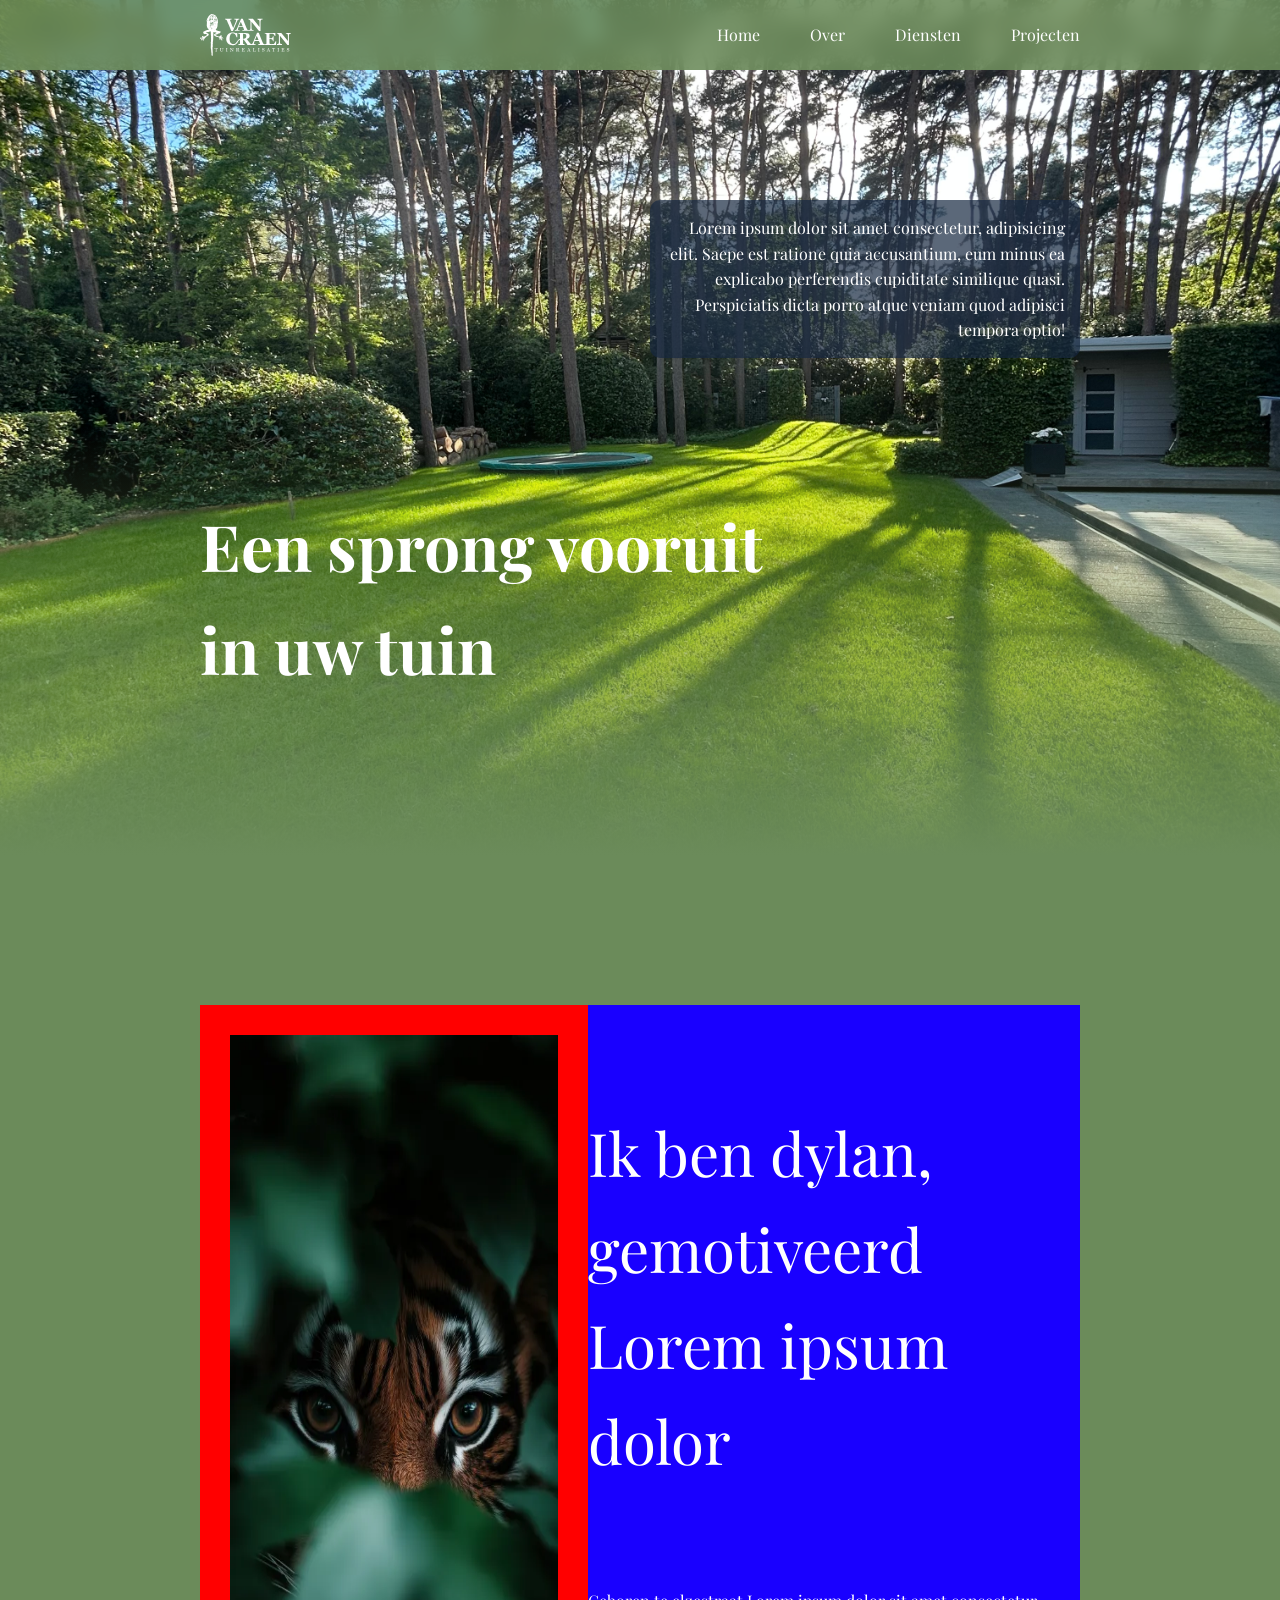
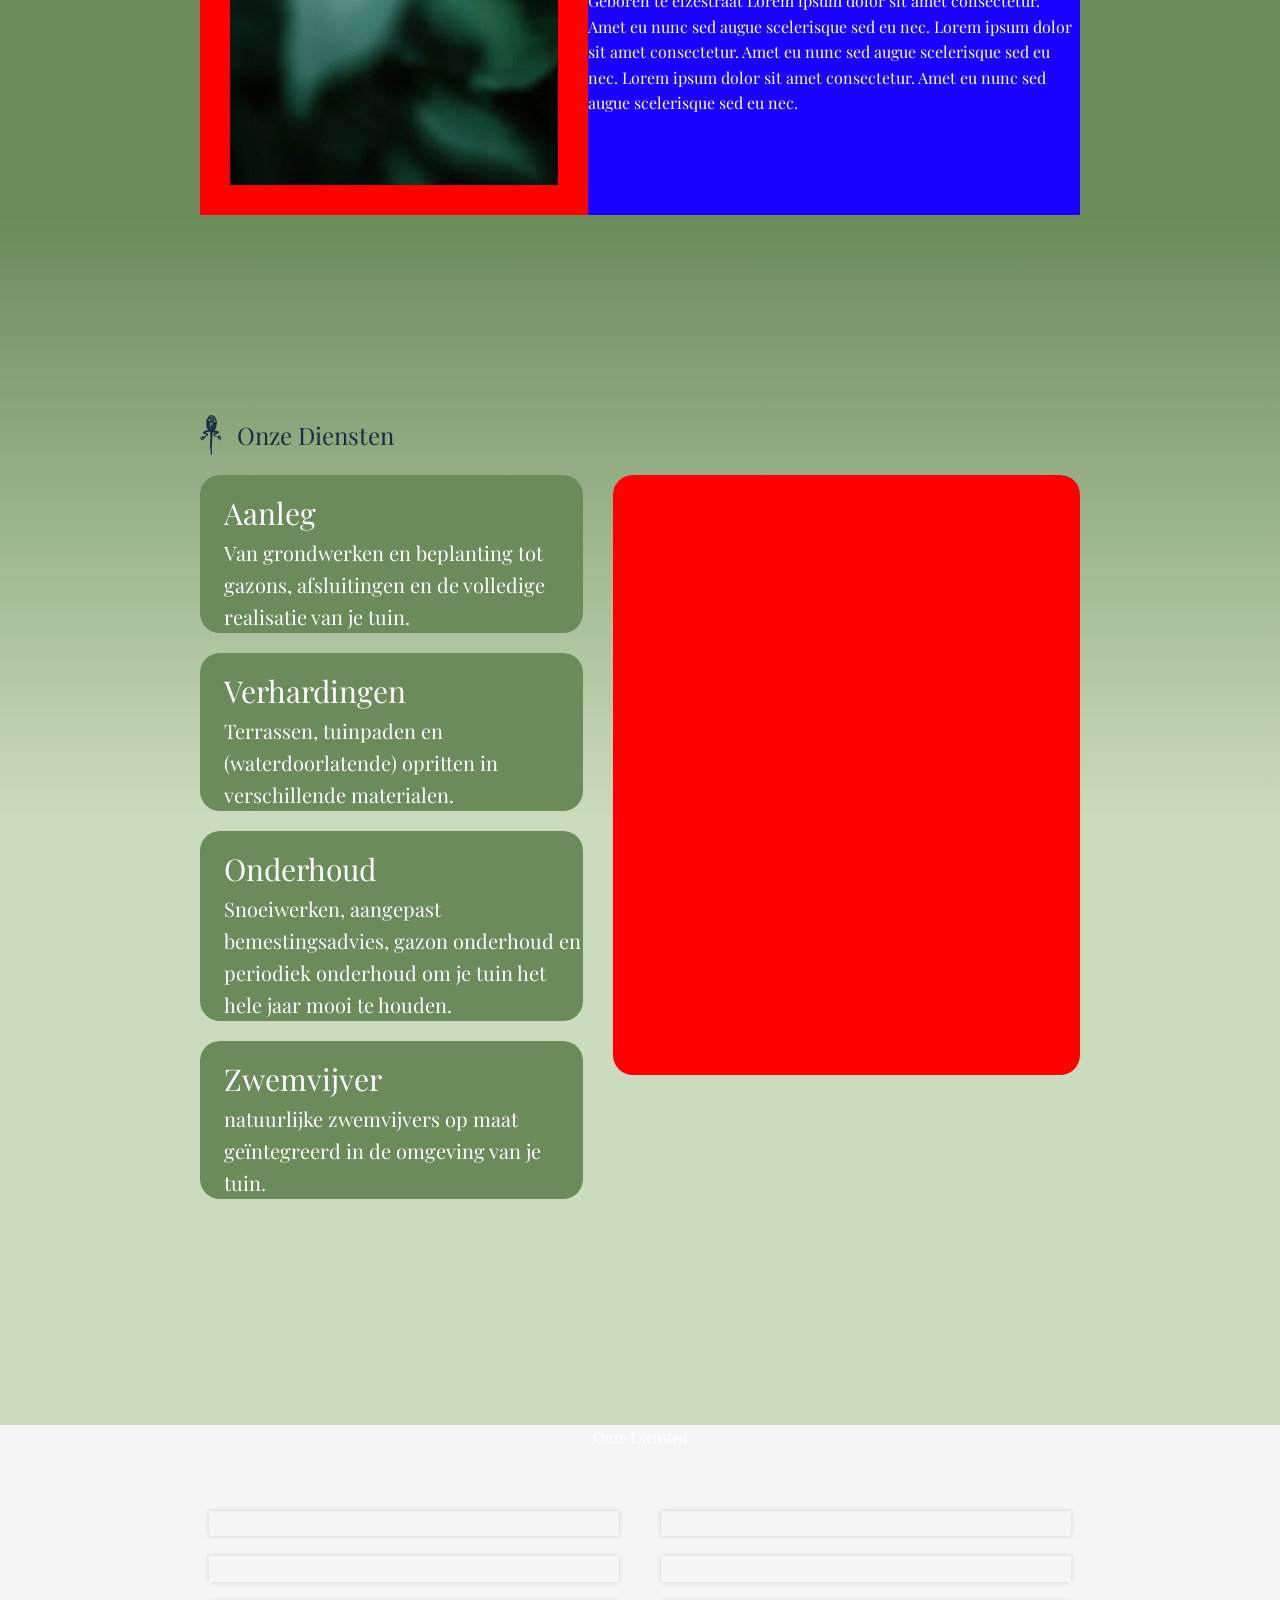
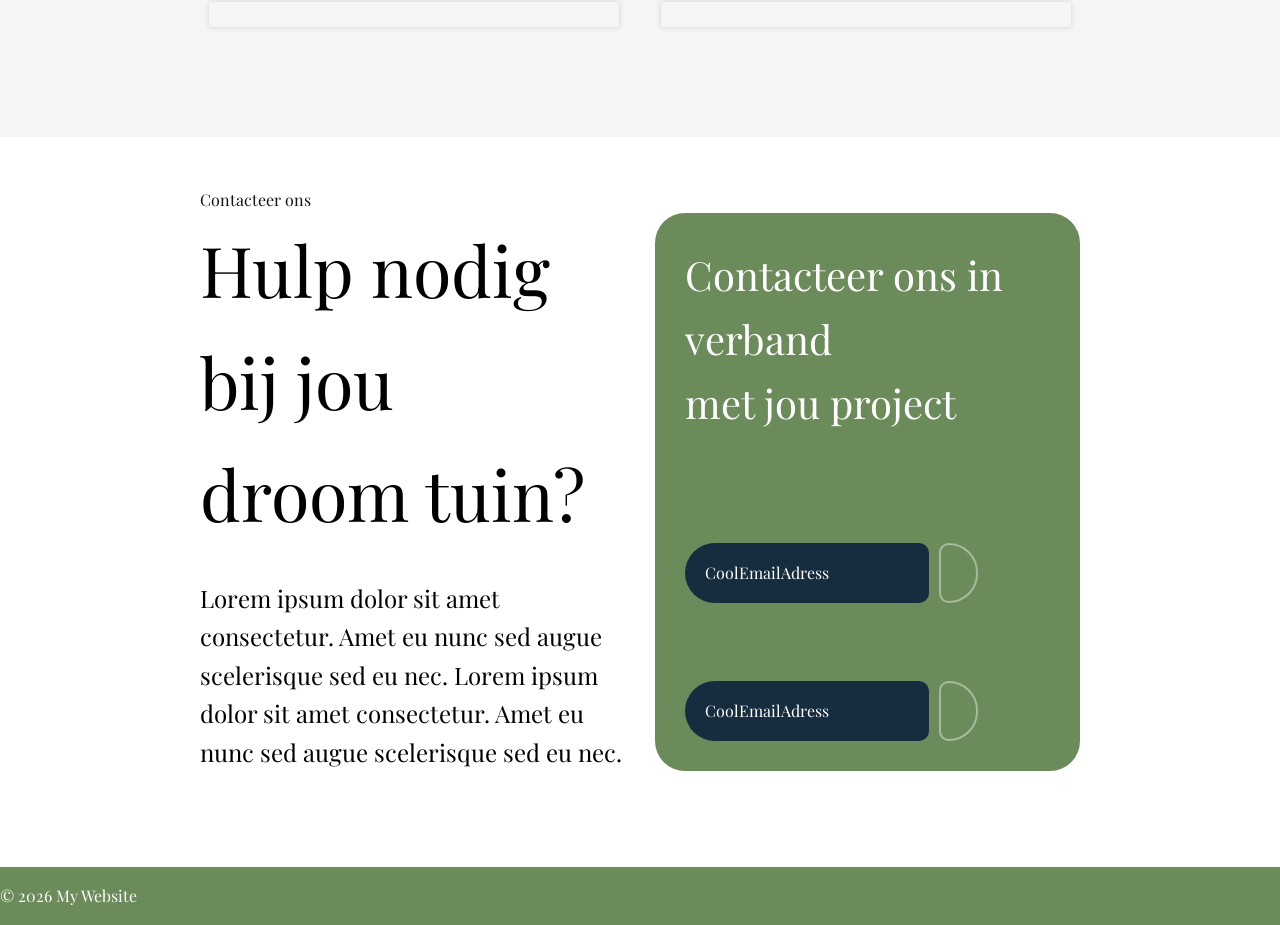
==== index.html @ a85be9d4 "Upload withoutFolder Try" ====
<!DOCTYPE html>
<html lang="en">

<head>
    <!-- Essential Character Encoding & Viewport for Mobile Responsiveness -->
    <meta charset="UTF-8">
    <meta name="viewport" content="width=device-width, initial-scale=1.0">

    <!-- Page Title shown in the browser tab -->
    <title>My Simple Website</title>

    <!-- Link to external CSS stylesheet -->
    <script src="script.js"></script>
    <link rel="stylesheet" href="style.css">
    <link rel="stylesheet" href="https://cdnjs.cloudflare.com/ajax/libs/font-awesome/7.3.0/css/all.min.css" />

    <link rel="preconnect" href="https://fonts.googleapis.com">
    <link rel="preconnect" href="https://fonts.gstatic.com" crossorigin>
    <link
        href="https://fonts.googleapis.com/css2?family=DM+Mono:ital,wght@0,300;0,400;0,500;1,300;1,400;1,500&family=DM+Sans:ital,opsz,wght@0,9..40,100..1000;1,9..40,100..1000&family=Playfair+Display:ital,wght@0,400..900;1,400..900&display=swap"
        rel="stylesheet">

</head>

<body>
    <header>
        <div class="Logo"><img src="FullLogo.svg"/></div>

        <ul class="HeaderElements">
            <li class="Headerhead"><a href="#home">Home</a></li>
            <li class="Headerhead"><a href="#over">Over</a></li>
            <li class="Headerhead"><a href="#diensten">Diensten</a></li>
            <li class="Headerhead"><a href="#projecten">Projecten</a></li>
        </ul>
    </header>
    <div id="home" class="content">
        <div class="homePage">
            <div class="MainText">Een sprong vooruit <br> in uw tuin</div>
            <div class="SmallText">Lorem ipsum dolor sit amet consectetur,
                adipisicing elit. Saepe est ratione quia accusantium,
                eum minus ea explicabo perferendis cupiditate similique quasi.
                Perspiciatis dicta porro atque veniam quod adipisci tempora optio!</div>
        </div>
        <div id="over" class="aboutPage">
            <div class="aboutImage">
                <img src="Image01.webp" alt="FotoDylan">
            </div>
            <div class="textAbout">
                <div class="aboutTitle">
                    Ik ben dylan, gemotiveerd Lorem ipsum dolor
                </div>
                <div class="aboutInfo">
                    Geboren te elzestraat Lorem ipsum dolor sit amet consectetur. Amet eu nunc sed augue scelerisque sed
                    eu nec.
                    Lorem ipsum dolor sit amet consectetur.
                    Amet eu nunc sed augue scelerisque sed eu nec. Lorem ipsum dolor sit amet consectetur.
                    Amet eu nunc sed augue scelerisque sed eu nec.
                </div>
            </div>
        </div>
        <div id="diensten" class="dienstenPage">
            <div class="miniTitle">
                <img src="LogoIcon.svg"/>Onze Diensten
            </div>
            <div class="dienstenContent">
                <div class="Cards">
                    <div class="card01">
                        <div class="cardTitle">
                            Aanleg
                        </div>
                        <div class="cardUitleg">
                            Van grondwerken en beplanting tot gazons, afsluitingen en de volledige realisatie van je tuin. 
                        </div>
                    </div>
                    <div class="card01">
                        <div class="cardTitle">
                            Verhardingen
                        </div>
                        <div class="cardUitleg">
                            Terrassen, tuinpaden en (waterdoorlatende) opritten in verschillende materialen. 
                        </div>
                    </div>
                    <div class="card01">
                        <div class="cardTitle">
                            Onderhoud
                        </div>
                        <div class="cardUitleg">
                            Snoeiwerken, aangepast bemestingsadvies, gazon onderhoud en periodiek onderhoud om je tuin het hele jaar mooi te houden. 
                        </div>
                    </div>
                    <div class="card01">
                        <div class="cardTitle">
                            Zwemvijver
                        </div>
                        <div class="cardUitleg">
                            natuurlijke zwemvijvers op maat geïntegreerd in de omgeving van je tuin. 
                        </div>
                    </div>
                </div>

                <div class="imageDiensten">

                </div>
            </div>
        </div>


        <div id="projecten" class="projectenPage">
            <div class="dienstenTitle">
                Onze Diensten
            </div>

            <div class="container">
                <div class="item" id="1">
                    <img src="https://images.unsplash.com/photo-1508124780861-b1687f9a13e5?ixlib=rb-0.3.5&ixid=eyJhcHBfaWQiOjEyMDd9&s=f841d43a63c085e930aa5b6b33e89a9f&auto=format&fit=crop&w=1385&q=80"
                        alt="">
                    <div class="text">
                        <h3>PROJECT 1</h4>
                            <p>Korte Beschrijving</p>
                    </div>

                </div>

                <div class="item" id="2">
                    <img src="https://images.unsplash.com/photo-1496492352121-593138d42a61?ixlib=rb-0.3.5&ixid=eyJhcHBfaWQiOjEyMDd9&s=3542849cc0459345e3aa82a90ae51a01&auto=format&fit=crop&w=1350&q=80"
                        alt="">
                    <div class="text">
                        <h3>PROJECT 2</h4>
                            <p>Short Description</p>
                    </div>

                </div>

                <div class="item" id="3">
                    <img src="https://images.unsplash.com/photo-1515215676803-119c88d493cf?ixlib=rb-0.3.5&ixid=eyJhcHBfaWQiOjEyMDd9&s=baf00747bfb9fe41ad9af8cf00dbebbf&auto=format&fit=crop&w=1350&q=80"
                        alt="">
                    <div class="text">
                        <h3>PROJECT 3</h4>
                            <p>Short Description</p>
                    </div>

                </div>

                <div class="item" id="4">
                    <img src="https://images.unsplash.com/photo-1496939217462-7d42e9a74f0e?ixlib=rb-0.3.5&ixid=eyJhcHBfaWQiOjEyMDd9&s=5e3be993a88feed38e4f5374ff3ba115&auto=format&fit=crop&w=1350&q=80g"
                        alt="">
                    <div class="text">
                        <h3>PROJECT 4</h4>
                            <p>Short Description</p>
                    </div>

                </div>

                <div class="item" id="5">
                    <img src="https://images.unsplash.com/photo-1504875427817-937a8a12e167?ixlib=rb-0.3.5&ixid=eyJhcHBfaWQiOjEyMDd9&s=cd7f399ba43093ead08e7dbf5e083f09&auto=format&fit=crop&w=1434&q=80"
                        alt="">
                    <div class="text">
                        <h3>PROJECT 5</h4>
                            <p>Short Description</p>
                    </div>

                </div>

                <div class="item" id="6">
                    <img src="https://images.unsplash.com/photo-1493962853295-0fd70327578a?ixlib=rb-0.3.5&ixid=eyJhcHBfaWQiOjEyMDd9&s=f758b0379f730e73c03b6153aaad7cf1&auto=format&fit=crop&w=1350&q=80"
                        alt="">
                    <div class="text">
                        <h3>PROJECT 6</h4>
                            <p>Short Description</p>
                    </div>

                </div>

            </div>

            <!-- Modal -->
            <div id="preview" class="modal">
                <div class="modal-content">
                    <span class="close">&times;</span>
                    <img id="img" src="">
                    <div id="details">
                        <h3 id="title"></h3>
                        <p id="info">Some text</p>
                        <div class="button" id="live">View</div>
                        <i class="fab fa-github-square" id="github"></i>
                    </div>
                </div>
            </div>
        </div>

        <!-- <div id="projecten" class="projectenPage">
            <div class="projectenTitle">
                Onze Projecten
            </div>
            <div class="projectenGallery">
                <div class="Project"></div>
                <div class="Project"></div>
                <div class="Project"></div>
                <div class="Project"></div>
                <div class="Project"></div>
                <div class="Project"></div>
            </div>
        </div> -->
        <div class="contactPage">
            <div class="contactTitle">
                Contacteer ons
            </div>
            <div class="contactContent">
                <div class="contactenLeft">
                    <div class="HulpNodig">
                        Hulp nodig bij jou<br>
                        droom tuin?
                    </div>
                    <div class="contactenTekstje">
                        Lorem ipsum dolor sit amet consectetur. Amet eu nunc sed augue scelerisque sed eu nec. Lorem
                        ipsum dolor sit amet consectetur. Amet eu nunc sed augue scelerisque sed eu nec.
                    </div>
                </div>
                <div class="contactenRight">
                    <div class="contactRightTekst">
                        Contacteer ons in verband<br>met jou project
                    </div>
                    <a class="buttonMail" href="mailto:hello@example.com">
                        <span class="buttonMailLeft">
                            CoolEmailAdress
                        </span>
                        <span class="buttonMailRight">
                            <i class="fa-solid fa-paper-plane"></i>
                        </span>
                    </a>
                    <a class="buttonPhone" href="tel:+91123-456-7890">
                        <span class="buttonMailLeft">
                            CoolEmailAdress
                        </span>
                        <span class="buttonMailRight">
                            <i class="fa-solid fa-paper-plane"></i>
                        </span>
                    </a>
                </div>
            </div>
        </div>
    </div>

    <footer>
        <p>&copy; 2026 My Website</p>
    </footer>

</body>

</html>
---- style.css ----
:root {
  --paddingSize: 200px;

  --GreenColor: #6B8B5A;
  --BlueColor: #162D40;
}

.miniTitle{
  font-size: 24px;
  color: white;
  display: flex;
  align-items: center;
  margin-bottom: 20px;
  color: var(--BlueColor);
}
.miniTitle img{
  max-height: 40px;
  width: auto;
  margin-right: 15px;
}


html {
  scroll-behavior: smooth;
}

body {
    font-family: system-ui, -apple-system, sans-serif;
    line-height: 1.6;
    margin: 0px auto;
    padding: 0 0px;
    color: #ffffff;
    background-color: var(--GreenColor);

    font-family: "Playfair Display", serif;

}

h1 {
    color: #111;
}

header {
  position: fixed;
  top: 0; left: 0; right: 0;
  width: 100%;
  height: 70px; /* Fixed header height */
  z-index: 1000;
  
  display: flex;
  justify-content: space-between;
  align-items: center;
  background-color: #6b8b5ade;
  backdrop-filter: blur(10px);
}

.Logo {
  margin-left: var(--paddingSize);
  display: flex;
  align-items: center;
  height: 100%;
}

.Logo img {
  max-height: 60%; /* Leaves breathing room above and below */
  width: auto;
  display: block;
}
.HeaderElements{
    margin-right: var(--paddingSize);
    display: flex;
    justify-content: space-between;
    gap: 50px;
    flex-direction: row;
}
.Headerhead{
    list-style-type: none;
}
.Headerhead a {
  text-decoration: none;
  color: inherit;
}

.homePage{
    height: 95vh;
    background-image: 
        linear-gradient(
            to bottom, 
            transparent 0%, 
            transparent 50%, 
            var(--GreenColor) /* Solid black at bottom */
        ),
        url('HomePageBackgroundImage.jpeg');
    background-repeat: no-repeat;
    background-size: cover;      /* Fills the whole container without distortion */
    background-position: center;
    display: grid;
    grid-template-columns: 1fr 1fr; /* Left & right columns */
    grid-template-rows: 1fr 1fr;    /* Top & bottom rows */
    gap: 20px;
}
.MainText {
    position: absolute;
    bottom: 200px;
    left: var(--paddingSize);
    
    font-size: 4rem;
    font-weight: bold;
}

/* Top-Right placement */
.SmallText {
    position: absolute;
    top: 200px;
    right: var(--paddingSize);
    color: #ffffff;
    
    max-width: 400px;
    text-align: right;

    background-color: #162840b2;
    border-radius: 10px;
    padding: 15px;
}
.aboutPage{
    background-color: var(--GreenColor);
    height: 90vh;
    display: flex;
    flex-direction: row;
    justify-content: space-between;
    padding: 150px var(--paddingSize) 0px var(--paddingSize);
}
.aboutImage{
    width: 40%;
    background-color: red;
    padding: 30px;
}
.aboutImage img{
  width: 100%;
  height: 100%;
    object-fit: fill;
}
.textAbout{
    width: 60%;
    display: flex;
    flex-direction: column;
    justify-content: center;
    background-color: rgb(25, 0, 255);
}
.aboutTitle{
font-size: 60px;
}
.aboutInfo{
font-size: auto;
margin-top: 100px;
}

.dienstenPage{
    height: 90vh;
    background: linear-gradient(180deg,rgba(107, 139, 90, 1) 0%, rgba(203, 219, 189, 1) 50%, rgba(203, 219, 189, 1) 100%);
    padding-top: 200px;
    padding: 200px var(--paddingSize);
}
.dienstenContent{
    display: flex;
    flex-direction: row;
    gap: 30px;
}

.Cards{
    flex: 0.45;
    display: flex;
    flex-direction: column;
    gap: 20px;
    border-radius: 20px;
    width: 100%;
    height: 600px;
    width: 100%;
}
.cardTitle{
  font-size: 30px;
}
.cardUitleg{
font-size: 20px;
}
.card01{
    background-color: var(--GreenColor);
    flex: 1;
    border-radius: 20px;
    font-size: 32px;
    display: flex;
    flex-direction: column;
    padding: 14px 0px 0px 24px;
}

.imageDiensten{
    flex: 0.55;
    background-color: red;
    border-radius: 20px;
    width: 100%;
    height: 600px;
     width: 100%;
}


/* .projectenPage{
    min-height: 90vh;
    padding: 50px 5%;
    max-width: 1400px; 
    margin: 0 auto;
} */

/* .projectenGallery{
    display: grid;
    /* Automatically creates columns (min 280px wide) and centers them 
    grid-template-columns: repeat(auto-fit, minmax(350px, 1fr)); 
    gap: 20px;
    justify-content: center;
} */

/* .Project{
    height: 300px;
    background-color: white;
} */
.projectenPage{
  display: flex;
  flex-direction: column;
  align-items: center;
  height: auto;
  background-color: #F5F5F5;
  font-family: Roboto;
  padding-bottom: 100px;
  padding-left: var(--paddingSize);
  padding-right: var(--paddingSize);
}

h1{
  font-size: 40pt;
  font-weight: 500;
  color: #363638;
}

.container {
  margin-top: 50px;
  display: flex;
  justify-content: space-between;
  flex-wrap: wrap;
  width: 100%;
}

.item {
  position: relative;
  float: left;
  overflow: hidden;
  margin: 10px 1%;
  min-width: 320px;
  max-width: 410px;
  width: 100%;
  text-align: left;
  box-shadow: 0 0 5px rgba(0, 0, 0, 0.15);
  box-sizing: border-box;
}

.item:hover{
  cursor: pointer;
}

.item *{
  transition: all 0.35s ease-in-out;
}

img {
  max-width: 100%;
  vertical-align: top;
  height: 310px;
}

.item:hover img {
  opacity: 0.8;
}

.text{
  width: 80%;
  height: 90%;
  position: absolute;
  bottom: -20px;
  left: 10%;
  color: #01A2AC;
}

.text h3{
  color: black;
}

.item:hover .text{
  top: 20%;
}

/* Modal */

.modal {
  display: none;
  position: fixed;
  z-index: 1;
  left: 0;
  top: 0;
  width: 100%;
  height: 100%;
  overflow: auto;
  background-color: rgba(0,0,0,0.4);
}

.modal-content {
  background-color: #F5F5F5;
  margin: 5% auto;
  box-sizing: border-box;
  width: 700px;
  max-height: 714px;
  box-shadow: 0 0 10px rgba(0, 0, 0, 0.4);
}

.scale{
  animation: scale 0.5s;
  animation-fill-mode: forwards;
}

@keyframes scale{
  from{transform: scale(0);}
  to{transform: scale(1);}
}

#img{
  width: 100%;
  height: 450px;
}

#details{
  padding: 25px;
  text-align: left;
  position: relative;
  height: 264px;
  box-sizing: border-box;
  border-top: 1px solid #363638;
}

#details *{
  transition: all .3s;
}

#title{
  padding-bottom: 15px;
  border-bottom: 1px solid rgba(0, 0, 0, 0.1);
}

#details .button{
  position: absolute;
  width: 30%;
  background-color: #01A2AC;
  color: #F5F5F5;
  text-align: center;
  left: 25px;
  bottom: 35px;
  padding: 15px;
}

#details i{
  position: absolute;
  bottom: 30px;
  right: 25px;
  font-size: 3rem;
  color: #01A2AC;
}

#details .button:hover,
i:hover{
  cursor: pointer;
  opacity: 0.8;
}

/* Close Button */
.close {
  color: #aaa;
  font-size: 28px;
  font-weight: bold;
  position: absolute;
  right: 10px;
}

.close:hover,
.close:focus {
  color: #363638;
  text-decoration: none;
  cursor: pointer;
}












.contactPage{
    min-height: 70vh;
    padding: 50px 0;
    margin: 0 auto;
    background-color: white;
}
.contactTitle{
color: #111;
margin-left: var(--paddingSize);
}

.contactContent{
    display: grid;
    padding: 0px var(--paddingSize);
    grid-template-columns: 1fr 1fr;
    gap: 30px;
}

.contactenLeft{
}

.contactenRight{
    background-color: var(--GreenColor);
    border-radius: 30px;
    display: flex;
    flex-direction: column;
    justify-content: space-between;
    padding: 30px;
}

.contactRightTekst{
    font-size: 40px;
}

.HulpNodig{
    font-size: 70px;
    color: black;
}

.contactenTekstje{
    font-size: 24px;
    margin-top: 30px;
    color: black;
}

.buttonMail{
  height: 60px;
  border-radius: 30px;
  display: flex;
  flex-direction: row;
  gap: 10px;
}

.buttonPhone{
  height: 60px;
  border-radius: 30px;
  display: flex;
  flex-direction: row;
  gap: 10px;
  margin-top: -30px;
}

.buttonMailLeft{
  display: flex;
  justify-content: center;
  align-items: center;
  background-color: var(--BlueColor);
  padding: 0px 100px 0px 20px;
  border-radius: 30px 10px 10px 30px;
  text-decoration: none;
  color: white;
}
.buttonMailRight{
  display: flex;
  justify-content: center;
  align-items: center;
  border: 2px, rgba(255, 255, 255, 0.4);
  border-style: solid;
  padding: 0px 20px 0px 15px;
  border-radius: 10px 30px 30px 10px;
  text-decoration: none;
  color: #162840;
}
.buttonPhone, .buttonMail {
  text-decoration: none !important;
}



@media (max-width: 1200px) {
  :root {
    --paddingSize: 100px;
  }

  .Cards{
    height: 400px;
}
.imageDiensten{

    height: 400px;
}
}
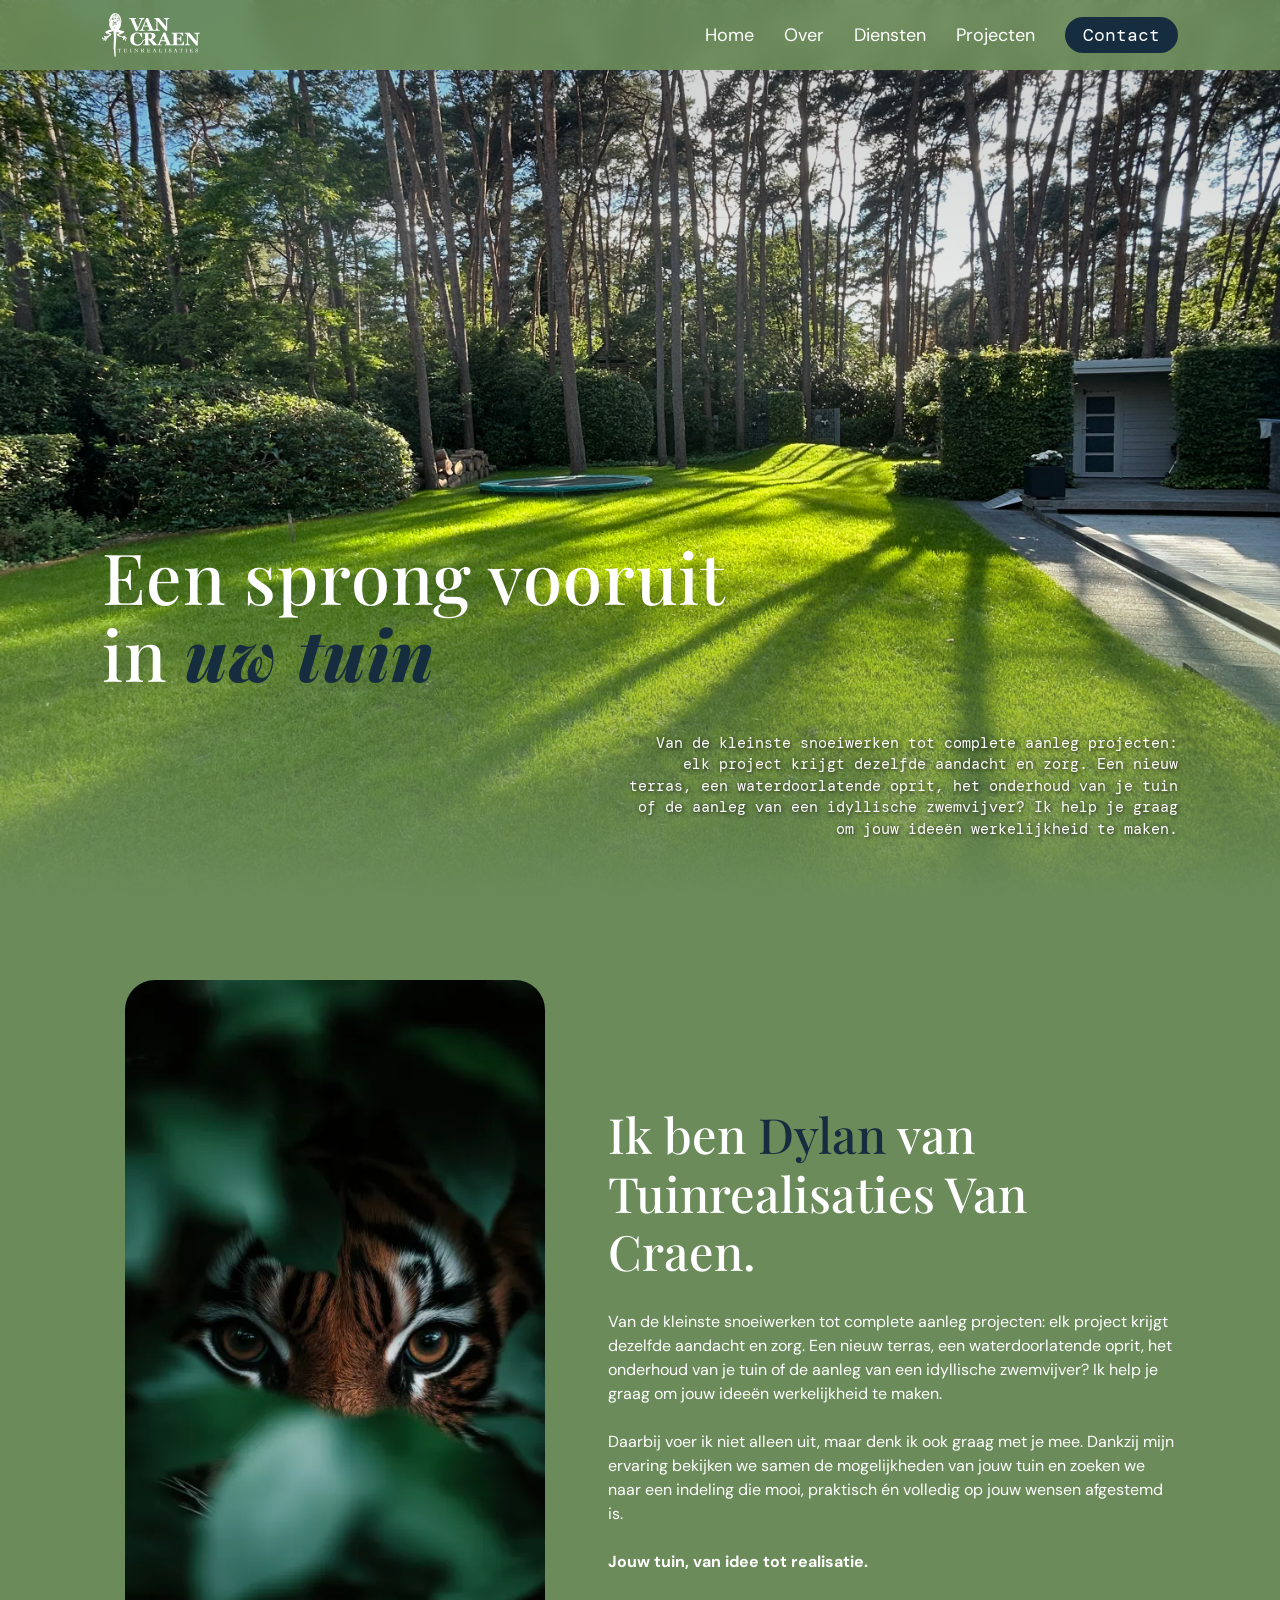
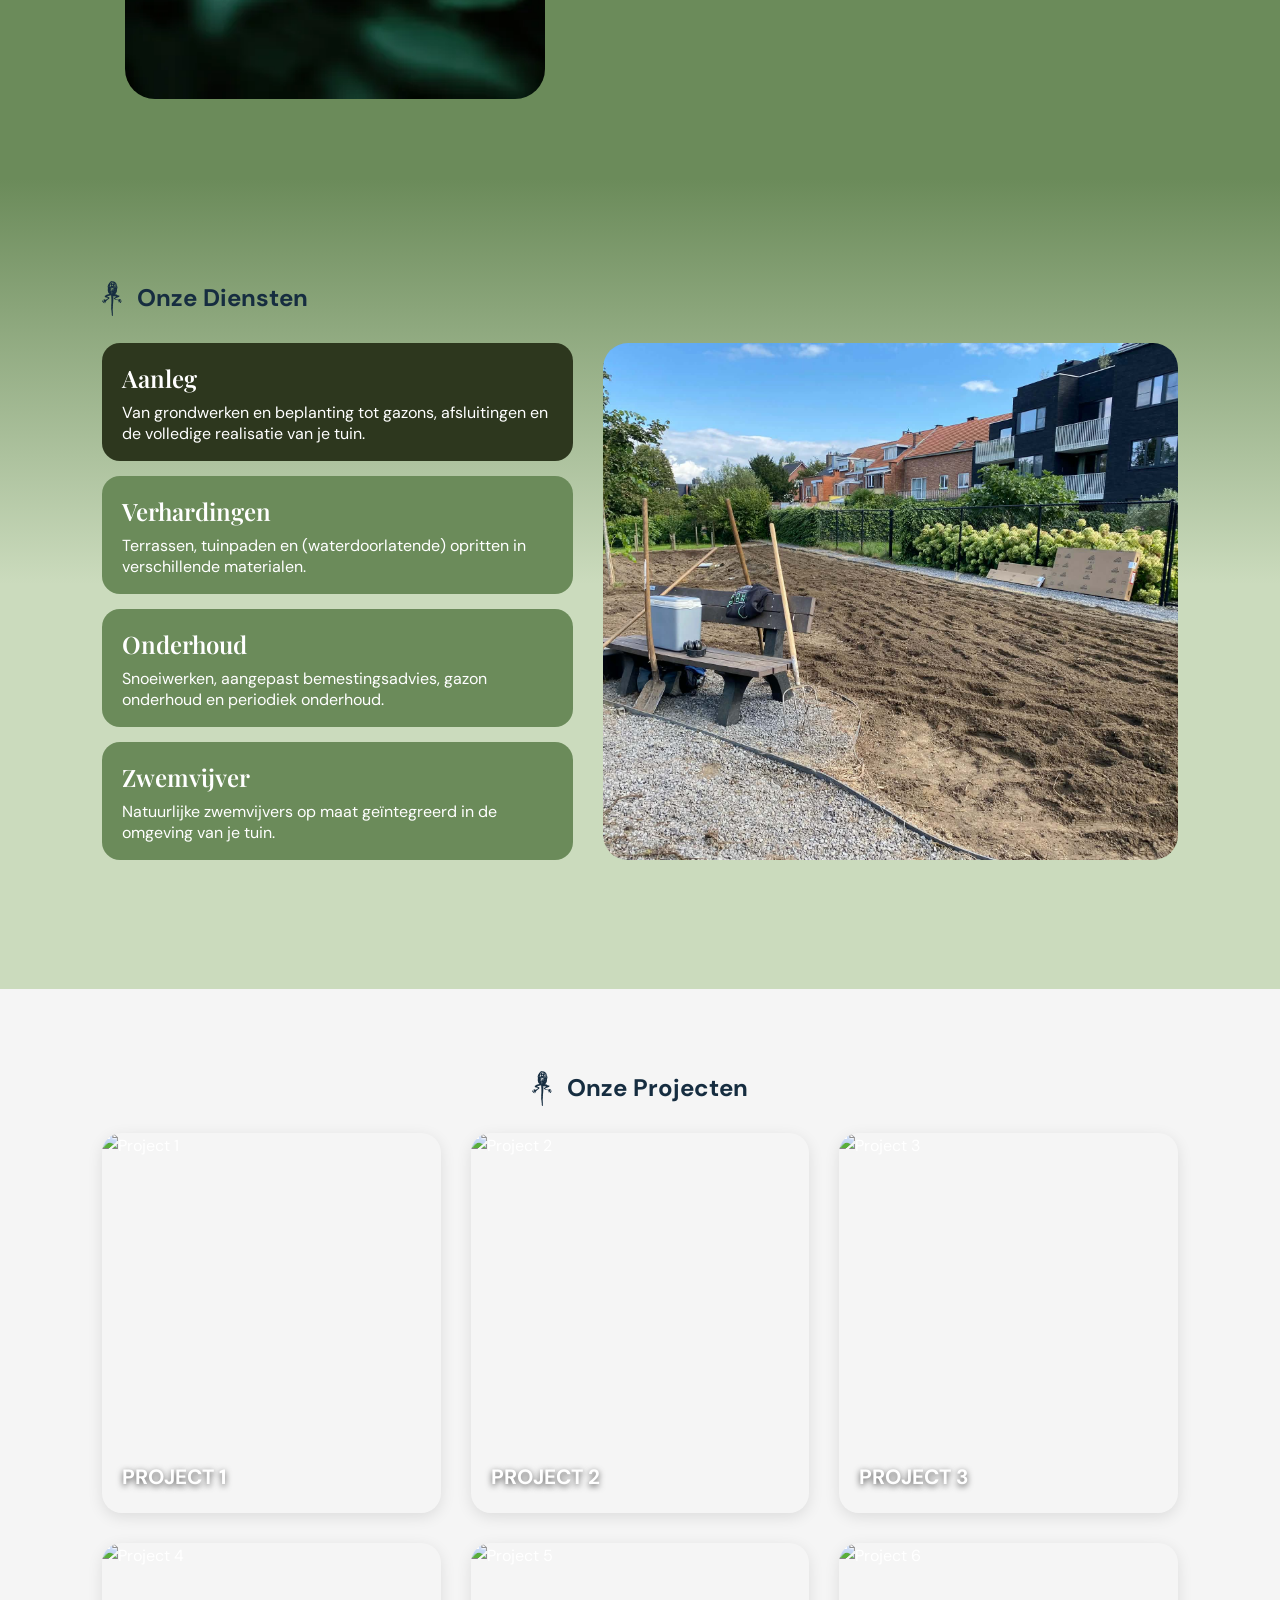
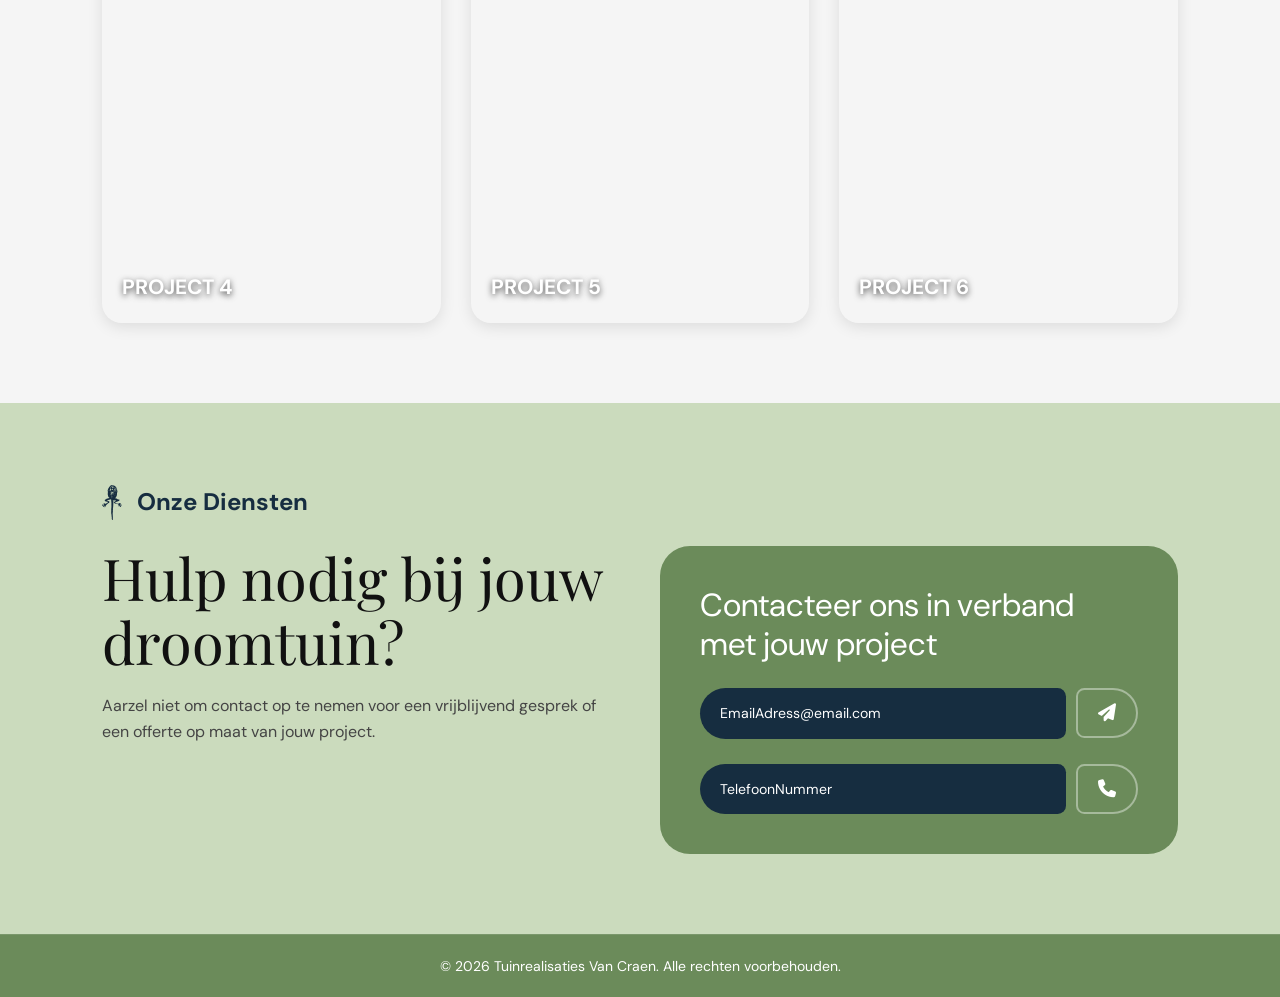
==== commit d9c20d25: "Add files via upload" ====
--- a/index.html
+++ b/index.html
@@ -1,5 +1,5 @@
 <!DOCTYPE html>
-<html lang="en">
+<html lang="nl">
 
 <head>
     <!-- Essential Character Encoding & Viewport for Mobile Responsiveness -->
@@ -7,242 +7,216 @@
     <meta name="viewport" content="width=device-width, initial-scale=1.0">
 
     <!-- Page Title shown in the browser tab -->
-    <title>My Simple Website</title>
-
-    <!-- Link to external CSS stylesheet -->
-    <script src="script.js"></script>
+    <title>Tuinrealisaties Van Craen</title>
+
+    <!-- External Stylesheets & Scripts -->
     <link rel="stylesheet" href="style.css">
-    <link rel="stylesheet" href="https://cdnjs.cloudflare.com/ajax/libs/font-awesome/7.3.0/css/all.min.css" />
-
+    <link rel="stylesheet" href="https://cdnjs.cloudflare.com/ajax/libs/font-awesome/6.5.1/css/all.min.css" />
+
+    <!-- Google Fonts -->
     <link rel="preconnect" href="https://fonts.googleapis.com">
     <link rel="preconnect" href="https://fonts.gstatic.com" crossorigin>
-    <link
-        href="https://fonts.googleapis.com/css2?family=DM+Mono:ital,wght@0,300;0,400;0,500;1,300;1,400;1,500&family=DM+Sans:ital,opsz,wght@0,9..40,100..1000;1,9..40,100..1000&family=Playfair+Display:ital,wght@0,400..900;1,400..900&display=swap"
-        rel="stylesheet">
-
+    <link href="https://fonts.googleapis.com/css2?family=DM+Mono:ital,wght@0,300;0,400;0,500;1,300;1,400;1,500&family=DM+Sans:ital,opsz,wght@0,9..40,100..1000;1,9..40,100..1000&family=Playfair+Display:ital,wght@0,400..900;1,400..900&display=swap" rel="stylesheet">
+
+    <!-- Script loaded with defer so DOM renders before script runs -->
+    <script src="script.js" defer></script>
 </head>
 
 <body>
     <header>
-        <div class="Logo"><img src="FullLogo.svg"/></div>
-
-        <ul class="HeaderElements">
+        <div class="Logo">
+            <img src="FullLogo.svg" alt="Tuinrealisaties Van Craen Logo" />
+        </div>
+
+        <!-- Mobile Hamburger Icon -->
+        <button class="hamburger" id="hamburgerBtn" aria-label="Toggle navigation menu">
+            <i class="fa-solid fa-bars"></i>
+        </button>
+
+        <ul class="HeaderElements" id="navMenu">
             <li class="Headerhead"><a href="#home">Home</a></li>
             <li class="Headerhead"><a href="#over">Over</a></li>
             <li class="Headerhead"><a href="#diensten">Diensten</a></li>
             <li class="Headerhead"><a href="#projecten">Projecten</a></li>
+            <li class="HeaderheadContact"><a href="#contact">Contact</a></li>
         </ul>
     </header>
+
+    <div class="menu-overlay" id="menuOverlay"></div>
+
     <div id="home" class="content">
-        <div class="homePage">
-            <div class="MainText">Een sprong vooruit <br> in uw tuin</div>
-            <div class="SmallText">Lorem ipsum dolor sit amet consectetur,
-                adipisicing elit. Saepe est ratione quia accusantium,
-                eum minus ea explicabo perferendis cupiditate similique quasi.
-                Perspiciatis dicta porro atque veniam quod adipisci tempora optio!</div>
-        </div>
-        <div id="over" class="aboutPage">
+        <section class="homePage">
+            <div class="MainText">Een sprong vooruit <br> in <span class="mainTextColor">uw tuin</span></div>
+            <div class="SmallText">
+                Van de kleinste snoeiwerken tot complete aanleg projecten: elk project krijgt dezelfde aandacht en zorg.
+                Een nieuw terras, een waterdoorlatende oprit, het onderhoud van je tuin of de aanleg van een idyllische zwemvijver?
+                Ik help je graag om jouw ideeën werkelijkheid te maken.
+            </div>
+        </section>
+
+        <section id="over" class="aboutPage">
             <div class="aboutImage">
-                <img src="Image01.webp" alt="FotoDylan">
+                <img src="Image01.webp" alt="Foto Dylan van Tuinrealisaties Van Craen">
             </div>
             <div class="textAbout">
                 <div class="aboutTitle">
-                    Ik ben dylan, gemotiveerd Lorem ipsum dolor
+                    Ik ben <span class="aboutTitleBlue">Dylan</span> van Tuinrealisaties Van Craen.
                 </div>
                 <div class="aboutInfo">
-                    Geboren te elzestraat Lorem ipsum dolor sit amet consectetur. Amet eu nunc sed augue scelerisque sed
-                    eu nec.
-                    Lorem ipsum dolor sit amet consectetur.
-                    Amet eu nunc sed augue scelerisque sed eu nec. Lorem ipsum dolor sit amet consectetur.
-                    Amet eu nunc sed augue scelerisque sed eu nec.
-                </div>
-            </div>
-        </div>
-        <div id="diensten" class="dienstenPage">
+                    Van de kleinste snoeiwerken tot complete aanleg projecten: elk project krijgt dezelfde aandacht en zorg.
+                    Een nieuw terras, een waterdoorlatende oprit, het onderhoud van je tuin of de aanleg van een idyllische zwemvijver? 
+                    Ik help je graag om jouw ideeën werkelijkheid te maken.
+                    <br><br>
+                    Daarbij voer ik niet alleen uit, maar denk ik ook graag met je mee. 
+                    Dankzij mijn ervaring bekijken we samen de mogelijkheden van jouw tuin en zoeken we naar een indeling die mooi, 
+                    praktisch én volledig op jouw wensen afgestemd is.
+                    <br><br>
+                    <strong>Jouw tuin, van idee tot realisatie.</strong>
+                </div>
+            </div>
+        </section>
+
+        <section id="diensten" class="dienstenPage">
             <div class="miniTitle">
-                <img src="LogoIcon.svg"/>Onze Diensten
+                <img src="LogoIcon.svg" alt="Icon" />Onze Diensten
             </div>
             <div class="dienstenContent">
                 <div class="Cards">
-                    <div class="card01">
-                        <div class="cardTitle">
-                            Aanleg
-                        </div>
-                        <div class="cardUitleg">
-                            Van grondwerken en beplanting tot gazons, afsluitingen en de volledige realisatie van je tuin. 
-                        </div>
-                    </div>
-                    <div class="card01">
-                        <div class="cardTitle">
-                            Verhardingen
-                        </div>
-                        <div class="cardUitleg">
-                            Terrassen, tuinpaden en (waterdoorlatende) opritten in verschillende materialen. 
-                        </div>
-                    </div>
-                    <div class="card01">
-                        <div class="cardTitle">
-                            Onderhoud
-                        </div>
-                        <div class="cardUitleg">
-                            Snoeiwerken, aangepast bemestingsadvies, gazon onderhoud en periodiek onderhoud om je tuin het hele jaar mooi te houden. 
-                        </div>
-                    </div>
-                    <div class="card01">
-                        <div class="cardTitle">
-                            Zwemvijver
-                        </div>
-                        <div class="cardUitleg">
-                            natuurlijke zwemvijvers op maat geïntegreerd in de omgeving van je tuin. 
-                        </div>
-                    </div>
-                </div>
-
-                <div class="imageDiensten">
-
-                </div>
-            </div>
-        </div>
-
-
-        <div id="projecten" class="projectenPage">
-            <div class="dienstenTitle">
-                Onze Diensten
+                    <div class="card01 active" data-image="AanlegImage01.jpeg">
+                        <div class="cardTitle TitleFont">Aanleg</div>
+                        <div class="cardUitleg">
+                            Van grondwerken en beplanting tot gazons, afsluitingen en de volledige realisatie van je tuin.
+                        </div>
+                    </div>
+
+                    <div class="card01" data-image="https://picsum.photos/id/28/800/600">
+                        <div class="cardTitle TitleFont">Verhardingen</div>
+                        <div class="cardUitleg">
+                            Terrassen, tuinpaden en (waterdoorlatende) opritten in verschillende materialen.
+                        </div>
+                    </div>
+
+                    <div class="card01" data-image="OnderhoudImage01.jpeg">
+                        <div class="cardTitle TitleFont">Onderhoud</div>
+                        <div class="cardUitleg">
+                            Snoeiwerken, aangepast bemestingsadvies, gazon onderhoud en periodiek onderhoud.
+                        </div>
+                    </div>
+
+                    <div class="card01" data-image="VerhardingenImage01.jpeg">
+                        <div class="cardTitle TitleFont">Zwemvijver</div>
+                        <div class="cardUitleg">
+                            Natuurlijke zwemvijvers op maat geïntegreerd in de omgeving van je tuin.
+                        </div>
+                    </div>
+                </div>
+
+                <div class="imageDiensten" id="dienstenImage"></div>
+            </div>
+        </section>
+
+        <section id="projecten" class="projectenPage">
+            <div class="miniTitle">
+                <img src="LogoIcon.svg" alt="Icon" />Onze Projecten
             </div>
 
             <div class="container">
-                <div class="item" id="1">
-                    <img src="https://images.unsplash.com/photo-1508124780861-b1687f9a13e5?ixlib=rb-0.3.5&ixid=eyJhcHBfaWQiOjEyMDd9&s=f841d43a63c085e930aa5b6b33e89a9f&auto=format&fit=crop&w=1385&q=80"
-                        alt="">
-                    <div class="text">
-                        <h3>PROJECT 1</h4>
-                            <p>Korte Beschrijving</p>
-                    </div>
-
-                </div>
-
-                <div class="item" id="2">
-                    <img src="https://images.unsplash.com/photo-1496492352121-593138d42a61?ixlib=rb-0.3.5&ixid=eyJhcHBfaWQiOjEyMDd9&s=3542849cc0459345e3aa82a90ae51a01&auto=format&fit=crop&w=1350&q=80"
-                        alt="">
-                    <div class="text">
-                        <h3>PROJECT 2</h4>
-                            <p>Short Description</p>
-                    </div>
-
-                </div>
-
-                <div class="item" id="3">
-                    <img src="https://images.unsplash.com/photo-1515215676803-119c88d493cf?ixlib=rb-0.3.5&ixid=eyJhcHBfaWQiOjEyMDd9&s=baf00747bfb9fe41ad9af8cf00dbebbf&auto=format&fit=crop&w=1350&q=80"
-                        alt="">
-                    <div class="text">
-                        <h3>PROJECT 3</h4>
-                            <p>Short Description</p>
-                    </div>
-
-                </div>
-
-                <div class="item" id="4">
-                    <img src="https://images.unsplash.com/photo-1496939217462-7d42e9a74f0e?ixlib=rb-0.3.5&ixid=eyJhcHBfaWQiOjEyMDd9&s=5e3be993a88feed38e4f5374ff3ba115&auto=format&fit=crop&w=1350&q=80g"
-                        alt="">
-                    <div class="text">
-                        <h3>PROJECT 4</h4>
-                            <p>Short Description</p>
-                    </div>
-
-                </div>
-
-                <div class="item" id="5">
-                    <img src="https://images.unsplash.com/photo-1504875427817-937a8a12e167?ixlib=rb-0.3.5&ixid=eyJhcHBfaWQiOjEyMDd9&s=cd7f399ba43093ead08e7dbf5e083f09&auto=format&fit=crop&w=1434&q=80"
-                        alt="">
-                    <div class="text">
-                        <h3>PROJECT 5</h4>
-                            <p>Short Description</p>
-                    </div>
-
-                </div>
-
-                <div class="item" id="6">
-                    <img src="https://images.unsplash.com/photo-1493962853295-0fd70327578a?ixlib=rb-0.3.5&ixid=eyJhcHBfaWQiOjEyMDd9&s=f758b0379f730e73c03b6153aaad7cf1&auto=format&fit=crop&w=1350&q=80"
-                        alt="">
-                    <div class="text">
-                        <h3>PROJECT 6</h4>
-                            <p>Short Description</p>
-                    </div>
-
-                </div>
-
-            </div>
-
-            <!-- Modal -->
+                <div class="item" id="project-1" data-info="Prachtig afgewerkt terras- en tuinproject met moderne beplanting.">
+                    <img src="https://images.unsplash.com/photo-1508124780861-b1687f9a13e5?auto=format&fit=crop&w=1385&q=80" alt="Project 1">
+                    <div class="text">
+                        <h3>PROJECT 1</h3>
+                    </div>
+                </div>
+
+                <div class="item" id="project-2" data-info="Aanleg van een strakke, waterdoorlatende oprit.">
+                    <img src="https://images.unsplash.com/photo-1496492352121-593138d42a61?auto=format&fit=crop&w=1350&q=80" alt="Project 2">
+                    <div class="text">
+                        <h3>PROJECT 2</h3>
+                    </div>
+                </div>
+
+                <div class="item" id="project-3" data-info="Complete tuinrenovatie inclusief snoeiwerken en gazononderhoud.">
+                    <img src="https://images.unsplash.com/photo-1515215676803-119c88d493cf?auto=format&fit=crop&w=1350&q=80" alt="Project 3">
+                    <div class="text">
+                        <h3>PROJECT 3</h3>
+                    </div>
+                </div>
+
+                <div class="item" id="project-4" data-info="Sfeervolle ecologische zwemvijver met hardhouten vlonder.">
+                    <img src="https://images.unsplash.com/photo-1496939217462-7d42e9a74f0e?auto=format&fit=crop&w=1350&q=80" alt="Project 4">
+                    <div class="text">
+                        <h3>PROJECT 4</h3>
+                    </div>
+                </div>
+
+                <div class="item" id="project-5" data-info="Tuinaanleg met karakteristieke houten afsluiting.">
+                    <img src="https://images.unsplash.com/photo-1504875427817-937a8a12e167?auto=format&fit=crop&w=1434&q=80" alt="Project 5">
+                    <div class="text">
+                        <h3>PROJECT 5</h3>
+                    </div>
+                </div>
+
+                <div class="item" id="project-6" data-info="Onderhoudsvriendelijke tuin met duurzame beplanting.">
+                    <img src="https://images.unsplash.com/photo-1493962853295-0fd70327578a?auto=format&fit=crop&w=1350&q=80" alt="Project 6">
+                    <div class="text">
+                        <h3>PROJECT 6</h3>
+                    </div>
+                </div>
+            </div>
+
+            <!-- Project Modal -->
             <div id="preview" class="modal">
                 <div class="modal-content">
-                    <span class="close">&times;</span>
-                    <img id="img" src="">
+                    <span class="close" id="closeModal">&times;</span>
+                    <img id="img" src="" alt="Project Preview">
                     <div id="details">
-                        <h3 id="title"></h3>
-                        <p id="info">Some text</p>
-                        <div class="button" id="live">View</div>
-                        <i class="fab fa-github-square" id="github"></i>
-                    </div>
-                </div>
-            </div>
-        </div>
-
-        <!-- <div id="projecten" class="projectenPage">
-            <div class="projectenTitle">
-                Onze Projecten
-            </div>
-            <div class="projectenGallery">
-                <div class="Project"></div>
-                <div class="Project"></div>
-                <div class="Project"></div>
-                <div class="Project"></div>
-                <div class="Project"></div>
-                <div class="Project"></div>
-            </div>
-        </div> -->
-        <div class="contactPage">
-            <div class="contactTitle">
-                Contacteer ons
+                        <h3 id="modalTitle"></h3>
+                        <p id="info">Details over dit project...</p>
+                    </div>
+                </div>
+            </div>
+        </section>
+
+        <section id="contact" class="contactPage">
+            <div class="miniTitle">
+                <img src="LogoIcon.svg" alt="Icon" />Onze Diensten
             </div>
             <div class="contactContent">
                 <div class="contactenLeft">
                     <div class="HulpNodig">
-                        Hulp nodig bij jou<br>
-                        droom tuin?
+                        Hulp nodig bij jouw<br>droomtuin?
                     </div>
                     <div class="contactenTekstje">
-                        Lorem ipsum dolor sit amet consectetur. Amet eu nunc sed augue scelerisque sed eu nec. Lorem
-                        ipsum dolor sit amet consectetur. Amet eu nunc sed augue scelerisque sed eu nec.
+                        Aarzel niet om contact op te nemen voor een vrijblijvend gesprek of een offerte op maat van jouw project.
                     </div>
                 </div>
                 <div class="contactenRight">
                     <div class="contactRightTekst">
-                        Contacteer ons in verband<br>met jou project
-                    </div>
-                    <a class="buttonMail" href="mailto:hello@example.com">
+                        Contacteer ons in verband<br>met jouw project
+                    </div>
+                    <a class="buttonMail" href="mailto:">
                         <span class="buttonMailLeft">
-                            CoolEmailAdress
+                            EmailAdress@email.com
                         </span>
                         <span class="buttonMailRight">
                             <i class="fa-solid fa-paper-plane"></i>
                         </span>
                     </a>
-                    <a class="buttonPhone" href="tel:+91123-456-7890">
+                    <a class="buttonPhone" href="tel:">
                         <span class="buttonMailLeft">
-                            CoolEmailAdress
+                            TelefoonNummer
                         </span>
                         <span class="buttonMailRight">
-                            <i class="fa-solid fa-paper-plane"></i>
+                            <i class="fa-solid fa-phone"></i>
                         </span>
                     </a>
                 </div>
             </div>
-        </div>
+        </section>
     </div>
 
     <footer>
-        <p>&copy; 2026 My Website</p>
+        <p>&copy; 2026 Tuinrealisaties Van Craen. Alle rechten voorbehouden.</p>
     </footer>
 
 </body>
--- a/style.css
+++ b/style.css
@@ -1,508 +1,615 @@
 :root {
-  --paddingSize: 200px;
-
-  --GreenColor: #6B8B5A;
-  --BlueColor: #162D40;
-}
-
-.miniTitle{
-  font-size: 24px;
-  color: white;
-  display: flex;
-  align-items: center;
-  margin-bottom: 20px;
-  color: var(--BlueColor);
-}
-.miniTitle img{
-  max-height: 40px;
-  width: auto;
-  margin-right: 15px;
-}
-
+    /* Responsive Padding Variable */
+    --paddingSize: clamp(20px, 8vw, 180px);
+
+    --GreenColor: #6B8B5A;
+    --BlueColor: #162D40;
+    --LightBg: #F5F5F5;
+}
+
+* {
+    box-sizing: border-box;
+    margin: 0;
+    padding: 0;
+}
 
 html {
-  scroll-behavior: smooth;
+    scroll-behavior: smooth;
+    scroll-padding-top: 70px;
 }
 
 body {
-    font-family: system-ui, -apple-system, sans-serif;
     line-height: 1.6;
-    margin: 0px auto;
-    padding: 0 0px;
     color: #ffffff;
     background-color: var(--GreenColor);
-
-    font-family: "Playfair Display", serif;
-
-}
-
-h1 {
-    color: #111;
-}
-
+    font-family: "DM Sans", sans-serif;
+    overflow-x: hidden;
+}
+
+/* Header & Navigation */
 header {
-  position: fixed;
-  top: 0; left: 0; right: 0;
-  width: 100%;
-  height: 70px; /* Fixed header height */
-  z-index: 1000;
-  
-  display: flex;
-  justify-content: space-between;
-  align-items: center;
-  background-color: #6b8b5ade;
-  backdrop-filter: blur(10px);
+    position: fixed;
+    top: 0; 
+    left: 0; 
+    right: 0;
+    width: 100%;
+    height: 70px;
+    z-index: 1000;
+    display: flex;
+    justify-content: space-between;
+    align-items: center;
+    padding: 0 var(--paddingSize);
+    background-color: rgba(107, 139, 90, 0.92);
+    backdrop-filter: blur(10px);
+}
+
+/* Mobile Menu Dark Backdrop Overlay */
+.menu-overlay {
+    position: fixed;
+    top: 0;
+    left: 0;
+    width: 100vw;
+    height: 100vh;
+    background-color: rgba(0, 0, 0, 0.6);
+    backdrop-filter: blur(3px);
+    z-index: 999; /* Below header (1000), above page content */
+    opacity: 0;
+    visibility: hidden;
+    transition: opacity 0.3s ease, visibility 0.3s ease;
+}
+
+.menu-overlay.active {
+    opacity: 1;
+    visibility: visible;
 }
 
 .Logo {
-  margin-left: var(--paddingSize);
-  display: flex;
-  align-items: center;
-  height: 100%;
+    display: flex;
+    align-items: center;
+    height: 100%;
 }
 
 .Logo img {
-  max-height: 60%; /* Leaves breathing room above and below */
-  width: auto;
-  display: block;
-}
-.HeaderElements{
-    margin-right: var(--paddingSize);
-    display: flex;
-    justify-content: space-between;
-    gap: 50px;
-    flex-direction: row;
-}
-.Headerhead{
-    list-style-type: none;
-}
+    max-height: 45px;
+    width: auto;
+    display: block;
+}
+
+.HeaderElements {
+    display: flex;
+    align-items: center;
+    gap: 30px;
+    list-style: none;
+}
+
 .Headerhead a {
-  text-decoration: none;
-  color: inherit;
-}
-
-.homePage{
-    height: 95vh;
+    text-decoration: none;
+    color: #ffffff;
+    font-size: 18px;
+    font-family: "DM Sans", sans-serif;
+    transition: opacity 0.2s ease;
+}
+
+.Headerhead a:hover {
+    opacity: 0.8;
+}
+
+.HeaderheadContact a {
+    text-decoration: none;
+    color: #ffffff;
+    font-size: 18px;
+    font-family: "DM Mono", monospace;
+    background-color: var(--BlueColor);
+    padding: 6px 18px;
+    border-radius: 20px;
+    transition: background-color 0.3s ease;
+}
+
+.HeaderheadContact a:hover {
+    background-color: #0f202e;
+}
+
+/* Hamburger Menu Button */
+.hamburger {
+    display: none;
+    background: none;
+    border: none;
+    color: #ffffff;
+    font-size: 26px;
+    cursor: pointer;
+}
+
+/* Home Section */
+.homePage {
+    min-height: 100vh;
+    padding: 120px var(--paddingSize) 60px var(--paddingSize);
     background-image: 
         linear-gradient(
             to bottom, 
-            transparent 0%, 
-            transparent 50%, 
-            var(--GreenColor) /* Solid black at bottom */
+            rgba(0, 0, 0, 0.2) 0%, 
+            transparent 60%, 
+            var(--GreenColor) 100%
         ),
         url('HomePageBackgroundImage.jpeg');
     background-repeat: no-repeat;
-    background-size: cover;      /* Fills the whole container without distortion */
+    background-size: cover;
     background-position: center;
-    display: grid;
-    grid-template-columns: 1fr 1fr; /* Left & right columns */
-    grid-template-rows: 1fr 1fr;    /* Top & bottom rows */
-    gap: 20px;
-}
+    display: flex;
+    flex-direction: column;
+    justify-content: flex-end;
+    gap: 40px;
+    position: relative;
+}
+
 .MainText {
-    position: absolute;
-    bottom: 200px;
-    left: var(--paddingSize);
-    
-    font-size: 4rem;
-    font-weight: bold;
-}
-
-/* Top-Right placement */
+    font-family: "Playfair Display", serif;
+    font-size: clamp(2.5rem, 5.5vw, 5rem);
+    line-height: 1.1em;
+    letter-spacing: 1px;
+    font-weight: 500;
+}
+
+.mainTextColor {
+    font-style: italic;
+    color: var(--BlueColor);
+    font-weight: 800;
+}
+
 .SmallText {
-    position: absolute;
-    top: 200px;
-    right: var(--paddingSize);
-    color: #ffffff;
-    
-    max-width: 400px;
+    max-width: 550px;
+    align-self: flex-end;
     text-align: right;
-
-    background-color: #162840b2;
-    border-radius: 10px;
-    padding: 15px;
-}
-.aboutPage{
+    font-family: "DM Mono", monospace;
+    font-weight: 400;
+    line-height: 1.4em;
+    text-shadow: 1px 1px 4px rgba(0, 0, 0, 0.8);
+    font-size: clamp(14px, 1.2vw, 16px);
+}
+
+/* About Section */
+.aboutPage {
     background-color: var(--GreenColor);
-    height: 90vh;
+    min-height: 80vh;
     display: flex;
     flex-direction: row;
+    align-items: center;
     justify-content: space-between;
-    padding: 150px var(--paddingSize) 0px var(--paddingSize);
-}
-.aboutImage{
-    width: 40%;
-    background-color: red;
-    padding: 30px;
-}
-.aboutImage img{
-  width: 100%;
-  height: 100%;
-    object-fit: fill;
-}
-.textAbout{
-    width: 60%;
+    padding: 80px var(--paddingSize);
+    gap: 40px;
+}
+
+.aboutImage {
+    width: 45%;
+    display: flex;
+    justify-content: center;
+}
+
+.aboutImage img {
+    width: 100%;
+    max-width: 420px;
+    height: auto;
+    border-radius: 30px;
+    object-fit: cover;
+    display: block;
+}
+
+.textAbout {
+    width: 55%;
     display: flex;
     flex-direction: column;
     justify-content: center;
-    background-color: rgb(25, 0, 255);
-}
-.aboutTitle{
-font-size: 60px;
-}
-.aboutInfo{
-font-size: auto;
-margin-top: 100px;
-}
-
-.dienstenPage{
-    height: 90vh;
-    background: linear-gradient(180deg,rgba(107, 139, 90, 1) 0%, rgba(203, 219, 189, 1) 50%, rgba(203, 219, 189, 1) 100%);
-    padding-top: 200px;
-    padding: 200px var(--paddingSize);
-}
-.dienstenContent{
+}
+
+.aboutTitle {
+    font-family: "Playfair Display", serif;
+    font-size: clamp(2.2rem, 3.8vw, 4rem);
+    line-height: 1.2em;
+    font-weight: 500;
+}
+
+.aboutTitleBlue {
+    color: var(--BlueColor);
+}
+
+.aboutInfo {
+    font-size: clamp(1rem, 1.2vw, 1.2rem);
+    margin-top: 30px;
+    font-family: "DM Sans", sans-serif;
+    line-height: 1.5em;
+}
+
+/* Diensten Section */
+.dienstenPage {
+    min-height: 90vh;
+    background: linear-gradient(180deg, rgba(107, 139, 90, 1) 0%, rgba(203, 219, 189, 1) 50%, rgba(203, 219, 189, 1) 100%);
+    padding: 100px var(--paddingSize);
+}
+
+.miniTitle {
+    font-size: 24px;
+    display: flex;
+    align-items: center;
+    margin-bottom: 25px;
+    color: var(--BlueColor);
+    font-weight: bold;
+}
+
+.miniTitle img {
+    max-height: 35px;
+    width: auto;
+    margin-right: 15px;
+}
+
+.dienstenContent {
     display: flex;
     flex-direction: row;
     gap: 30px;
 }
 
-.Cards{
-    flex: 0.45;
+.Cards {
+    flex: 0.9;
     display: flex;
     flex-direction: column;
-    gap: 20px;
+    gap: 15px;
+}
+
+.card01 {
+    background-color: var(--GreenColor);
+    border-radius: 18px;
+    display: flex;
+    flex-direction: column;
+    justify-content: center;
+    padding: 16px 20px;
+    cursor: pointer;
+    transition: all 0.3s ease;
+}
+
+.card01.active {
+    background-color: #2d371e;
+    color: #ffffff;
+}
+
+.cardTitle {
+    font-size: 24px;
+    font-family: "Playfair Display", serif;
+    font-weight: 600;
+}
+
+.cardUitleg {
+    font-size: 16px;
+    margin-top: 6px;
+    font-family: "DM Sans", sans-serif;
+    line-height: 1.3em;
+}
+
+.imageDiensten {
+    flex: 1.1;
+    border-radius: 25px;
+    min-height: 450px;
+    background-size: cover;
+    background-position: center;
+    background-repeat: no-repeat;
+    transition: background-image 0.4s ease-in-out;
+}
+
+/* Projecten Section */
+.projectenPage {
+    display: flex;
+    flex-direction: column;
+    align-items: center;
+    background-color: var(--LightBg);
+    padding: 80px var(--paddingSize);
+}
+
+.projectenTitle {
+    font-size: clamp(2rem, 3.5vw, 3rem);
+    font-family: "Playfair Display", serif;
+    font-weight: 600;
+    color: #363638;
+    margin-bottom: 20px;
+    text-align: center;
+}
+
+.container {
+    display: grid;
+    grid-template-columns: repeat(3, 1fr); /* Maximum 3 items per row on desktop */
+    gap: 30px;
+    width: 100%;
+}
+
+.item {
+    position: relative;
+    height: 380px; /* Increased height so larger cards maintain nice proportions */
+    overflow: hidden;
     border-radius: 20px;
+    box-shadow: 0 4px 15px rgba(0, 0, 0, 0.1);
+    cursor: pointer;
+}
+
+.item img {
     width: 100%;
-    height: 600px;
+    height: 100%;
+    object-fit: cover;
+    transition: transform 0.35s ease, opacity 0.35s ease;
+}
+
+.item:hover img {
+    opacity: 0.85;
+    transform: scale(1.05);
+}
+
+.text {
+    position: absolute;
+    bottom: 20px;
+    left: 20px;
+    z-index: 2;
+}
+
+.text h3 {
+    color: #ffffff;
+    font-size: 1.3rem;
+    text-shadow: 0 2px 6px rgba(0, 0, 0, 0.7);
+}
+
+/* Modal Popup */
+.modal {
+    display: none;
+    position: fixed;
+    z-index: 2000;
+    left: 0;
+    top: 0;
     width: 100%;
-}
-.cardTitle{
-  font-size: 30px;
-}
-.cardUitleg{
-font-size: 20px;
-}
-.card01{
-    background-color: var(--GreenColor);
-    flex: 1;
+    height: 100%;
+    background-color: rgba(0, 0, 0, 0.75);
+    backdrop-filter: blur(5px);
+    justify-content: center;
+    align-items: center;
+    padding: 20px;
+}
+
+.modal.active {
+    display: flex;
+}
+
+.modal-content {
+    background-color: #F5F5F5;
+    width: 100%;
+    max-width: 650px;
     border-radius: 20px;
+    overflow: hidden;
+    position: relative;
+    box-shadow: 0 10px 30px rgba(0, 0, 0, 0.3);
+    animation: scaleUp 0.3s ease-out forwards;
+}
+
+@keyframes scaleUp {
+    from { transform: scale(0.85); opacity: 0; }
+    to { transform: scale(1); opacity: 1; }
+}
+
+#img {
+    width: 100%;
+    height: 320px;
+    object-fit: cover;
+}
+
+#details {
+    padding: 25px;
+    color: #333;
+    position: relative;
+}
+
+#details h3 {
+    font-family: "Playfair Display", serif;
+    font-size: 1.5rem;
+    margin-bottom: 10px;
+}
+
+#details p {
+    color: #555;
+    margin-bottom: 20px;
+}
+
+#details .button {
+    display: inline-block;
+    background-color: var(--BlueColor);
+    color: #ffffff;
+    padding: 10px 24px;
+    border-radius: 12px;
+    cursor: pointer;
+    font-weight: 500;
+    transition: background-color 0.2s;
+}
+
+#details .button:hover {
+    background-color: #0d1e2b;
+}
+
+.close {
+    position: absolute;
+    top: 15px;
+    right: 20px;
+    color: #ffffff;
     font-size: 32px;
-    display: flex;
-    flex-direction: column;
-    padding: 14px 0px 0px 24px;
-}
-
-.imageDiensten{
-    flex: 0.55;
-    background-color: red;
-    border-radius: 20px;
-    width: 100%;
-    height: 600px;
-     width: 100%;
-}
-
-
-/* .projectenPage{
-    min-height: 90vh;
-    padding: 50px 5%;
-    max-width: 1400px; 
-    margin: 0 auto;
-} */
-
-/* .projectenGallery{
+    font-weight: bold;
+    cursor: pointer;
+    z-index: 10;
+    text-shadow: 0 2px 4px rgba(0,0,0,0.8);
+}
+
+.close:hover {
+    color: #ddd;
+}
+
+/* Contact Section */
+.contactPage {
+    padding: 80px var(--paddingSize);
+    background-color: rgba(203, 219, 189, 1);
+}
+
+.contactTitle {
+    color: #111;
+    font-family: "Playfair Display", serif;
+    font-size: clamp(2rem, 3.5vw, 3rem);
+    margin-bottom: 40px;
+}
+
+.contactContent {
     display: grid;
-    /* Automatically creates columns (min 280px wide) and centers them 
-    grid-template-columns: repeat(auto-fit, minmax(350px, 1fr)); 
-    gap: 20px;
-    justify-content: center;
-} */
-
-/* .Project{
-    height: 300px;
-    background-color: white;
-} */
-.projectenPage{
-  display: flex;
-  flex-direction: column;
-  align-items: center;
-  height: auto;
-  background-color: #F5F5F5;
-  font-family: Roboto;
-  padding-bottom: 100px;
-  padding-left: var(--paddingSize);
-  padding-right: var(--paddingSize);
-}
-
-h1{
-  font-size: 40pt;
-  font-weight: 500;
-  color: #363638;
-}
-
-.container {
-  margin-top: 50px;
-  display: flex;
-  justify-content: space-between;
-  flex-wrap: wrap;
-  width: 100%;
-}
-
-.item {
-  position: relative;
-  float: left;
-  overflow: hidden;
-  margin: 10px 1%;
-  min-width: 320px;
-  max-width: 410px;
-  width: 100%;
-  text-align: left;
-  box-shadow: 0 0 5px rgba(0, 0, 0, 0.15);
-  box-sizing: border-box;
-}
-
-.item:hover{
-  cursor: pointer;
-}
-
-.item *{
-  transition: all 0.35s ease-in-out;
-}
-
-img {
-  max-width: 100%;
-  vertical-align: top;
-  height: 310px;
-}
-
-.item:hover img {
-  opacity: 0.8;
-}
-
-.text{
-  width: 80%;
-  height: 90%;
-  position: absolute;
-  bottom: -20px;
-  left: 10%;
-  color: #01A2AC;
-}
-
-.text h3{
-  color: black;
-}
-
-.item:hover .text{
-  top: 20%;
-}
-
-/* Modal */
-
-.modal {
-  display: none;
-  position: fixed;
-  z-index: 1;
-  left: 0;
-  top: 0;
-  width: 100%;
-  height: 100%;
-  overflow: auto;
-  background-color: rgba(0,0,0,0.4);
-}
-
-.modal-content {
-  background-color: #F5F5F5;
-  margin: 5% auto;
-  box-sizing: border-box;
-  width: 700px;
-  max-height: 714px;
-  box-shadow: 0 0 10px rgba(0, 0, 0, 0.4);
-}
-
-.scale{
-  animation: scale 0.5s;
-  animation-fill-mode: forwards;
-}
-
-@keyframes scale{
-  from{transform: scale(0);}
-  to{transform: scale(1);}
-}
-
-#img{
-  width: 100%;
-  height: 450px;
-}
-
-#details{
-  padding: 25px;
-  text-align: left;
-  position: relative;
-  height: 264px;
-  box-sizing: border-box;
-  border-top: 1px solid #363638;
-}
-
-#details *{
-  transition: all .3s;
-}
-
-#title{
-  padding-bottom: 15px;
-  border-bottom: 1px solid rgba(0, 0, 0, 0.1);
-}
-
-#details .button{
-  position: absolute;
-  width: 30%;
-  background-color: #01A2AC;
-  color: #F5F5F5;
-  text-align: center;
-  left: 25px;
-  bottom: 35px;
-  padding: 15px;
-}
-
-#details i{
-  position: absolute;
-  bottom: 30px;
-  right: 25px;
-  font-size: 3rem;
-  color: #01A2AC;
-}
-
-#details .button:hover,
-i:hover{
-  cursor: pointer;
-  opacity: 0.8;
-}
-
-/* Close Button */
-.close {
-  color: #aaa;
-  font-size: 28px;
-  font-weight: bold;
-  position: absolute;
-  right: 10px;
-}
-
-.close:hover,
-.close:focus {
-  color: #363638;
-  text-decoration: none;
-  cursor: pointer;
-}
-
-
-
-
-
-
-
-
-
-
-
-
-.contactPage{
-    min-height: 70vh;
-    padding: 50px 0;
-    margin: 0 auto;
-    background-color: white;
-}
-.contactTitle{
-color: #111;
-margin-left: var(--paddingSize);
-}
-
-.contactContent{
-    display: grid;
-    padding: 0px var(--paddingSize);
     grid-template-columns: 1fr 1fr;
-    gap: 30px;
-}
-
-.contactenLeft{
-}
-
-.contactenRight{
+    gap: 40px;
+}
+
+.HulpNodig {
+    font-size: clamp(2.2rem, 4.5vw, 4rem);
+    line-height: 1.1em;
+    color: #111111;
+    font-family: "Playfair Display", serif;
+}
+
+.contactenTekstje {
+    font-size: clamp(1rem, 1.2vw, 1.25rem);
+    margin-top: 20px;
+    color: #444444;
+}
+
+.contactenRight {
     background-color: var(--GreenColor);
     border-radius: 30px;
     display: flex;
     flex-direction: column;
     justify-content: space-between;
-    padding: 30px;
-}
-
-.contactRightTekst{
-    font-size: 40px;
-}
-
-.HulpNodig{
-    font-size: 70px;
-    color: black;
-}
-
-.contactenTekstje{
-    font-size: 24px;
-    margin-top: 30px;
-    color: black;
-}
-
-.buttonMail{
-  height: 60px;
-  border-radius: 30px;
-  display: flex;
-  flex-direction: row;
-  gap: 10px;
-}
-
-.buttonPhone{
-  height: 60px;
-  border-radius: 30px;
-  display: flex;
-  flex-direction: row;
-  gap: 10px;
-  margin-top: -30px;
-}
-
-.buttonMailLeft{
-  display: flex;
-  justify-content: center;
-  align-items: center;
-  background-color: var(--BlueColor);
-  padding: 0px 100px 0px 20px;
-  border-radius: 30px 10px 10px 30px;
-  text-decoration: none;
-  color: white;
-}
-.buttonMailRight{
-  display: flex;
-  justify-content: center;
-  align-items: center;
-  border: 2px, rgba(255, 255, 255, 0.4);
-  border-style: solid;
-  padding: 0px 20px 0px 15px;
-  border-radius: 10px 30px 30px 10px;
-  text-decoration: none;
-  color: #162840;
-}
-.buttonPhone, .buttonMail {
-  text-decoration: none !important;
-}
-
-
-
-@media (max-width: 1200px) {
-  :root {
-    --paddingSize: 100px;
-  }
-
-  .Cards{
-    height: 400px;
-}
-.imageDiensten{
-
-    height: 400px;
-}
+    padding: 40px;
+    gap: 25px;
+}
+
+.contactRightTekst {
+    font-size: clamp(1.4rem, 2.5vw, 2rem);
+    line-height: 1.2em;
+    color: #ffffff;
+}
+
+.buttonMail, .buttonPhone {
+    display: flex;
+    align-items: center;
+    text-decoration: none !important;
+    gap: 10px;
+}
+
+.buttonMailLeft {
+    flex: 1;
+    display: flex;
+    align-items: center;
+    background-color: var(--BlueColor);
+    padding: 14px 20px;
+    border-radius: 30px 10px 10px 30px;
+    color: #ffffff;
+    font-size: clamp(13px, 1.1vw, 16px);
+    overflow: hidden;
+    text-overflow: ellipsis;
+    white-space: nowrap;
+}
+
+.buttonMailRight {
+    display: flex;
+    justify-content: center;
+    align-items: center;
+    border: 2px solid rgba(255, 255, 255, 0.4);
+    padding: 14px 20px;
+    border-radius: 10px 30px 30px 10px;
+    color: #ffffff;
+    font-size: 18px;
+}
+
+footer {
+    text-align: center;
+    padding: 20px;
+    background-color: var(--GreenColor);
+    border-top: 1px solid rgba(255, 255, 255, 0.1);
+    color: #ffffff;
+    font-size: 14px;
+}
+
+/* ==========================================
+   RESPONSIVE MEDIA QUERIES (Breakpoints)
+   ========================================== */
+
+@media (max-width: 992px) {
+    .aboutPage {
+        flex-direction: column;
+        text-align: center;
+    }
+
+    .aboutImage, .textAbout {
+        width: 100%;
+    }
+
+    .dienstenContent {
+        flex-direction: column;
+    }
+
+    .imageDiensten {
+        min-height: 350px;
+    }
+
+    .contactContent {
+        grid-template-columns: 1fr;
+    }
+    .container {
+        grid-template-columns: repeat(2, 1fr);
+    }
+}
+
+@media (max-width: 768px) {
+    .hamburger {
+        display: block;
+    }
+
+    /* Floating Card Mobile Menu */
+    .HeaderElements {
+        position: fixed;
+        top: 80px; /* Leaves a 10px gap below the 70px header */
+        left: 15px;
+        right: 15px;
+        width: auto; /* Pulls in from left and right edges */
+        background-color: rgba(107, 139, 90, 0.8);
+        backdrop-filter: blur(20px);
+        border-radius: 20px; /* Rounded floating card shape */
+        flex-direction: column;
+        align-items: center;
+        padding: 30px 20px;
+        gap: 25px;
+        
+        /* Smooth fade & slide transition */
+        opacity: 0;
+        visibility: hidden;
+        transform: translateY(-15px);
+        transition: transform 0.3s ease, opacity 0.3s ease, visibility 0.3s ease;
+        
+        /* Deeper shadow to elevate it off the content */
+        box-shadow: 0 15px 30px rgba(0, 0, 0, 0.25);
+    }
+
+    .container {
+        grid-template-columns: 1fr;
+    }
+    
+    .item {
+        height: 300px; /* Scales down card height for smaller mobile screens */
+    }
+
+    .HeaderElements.active {
+        opacity: 1;
+        visibility: visible;
+        transform: translateY(0);
+    }
+
+    .SmallText {
+        align-self: flex-start;
+        text-align: left;
+    }
+
+    .contactenRight {
+        padding: 25px;
+    }
 }
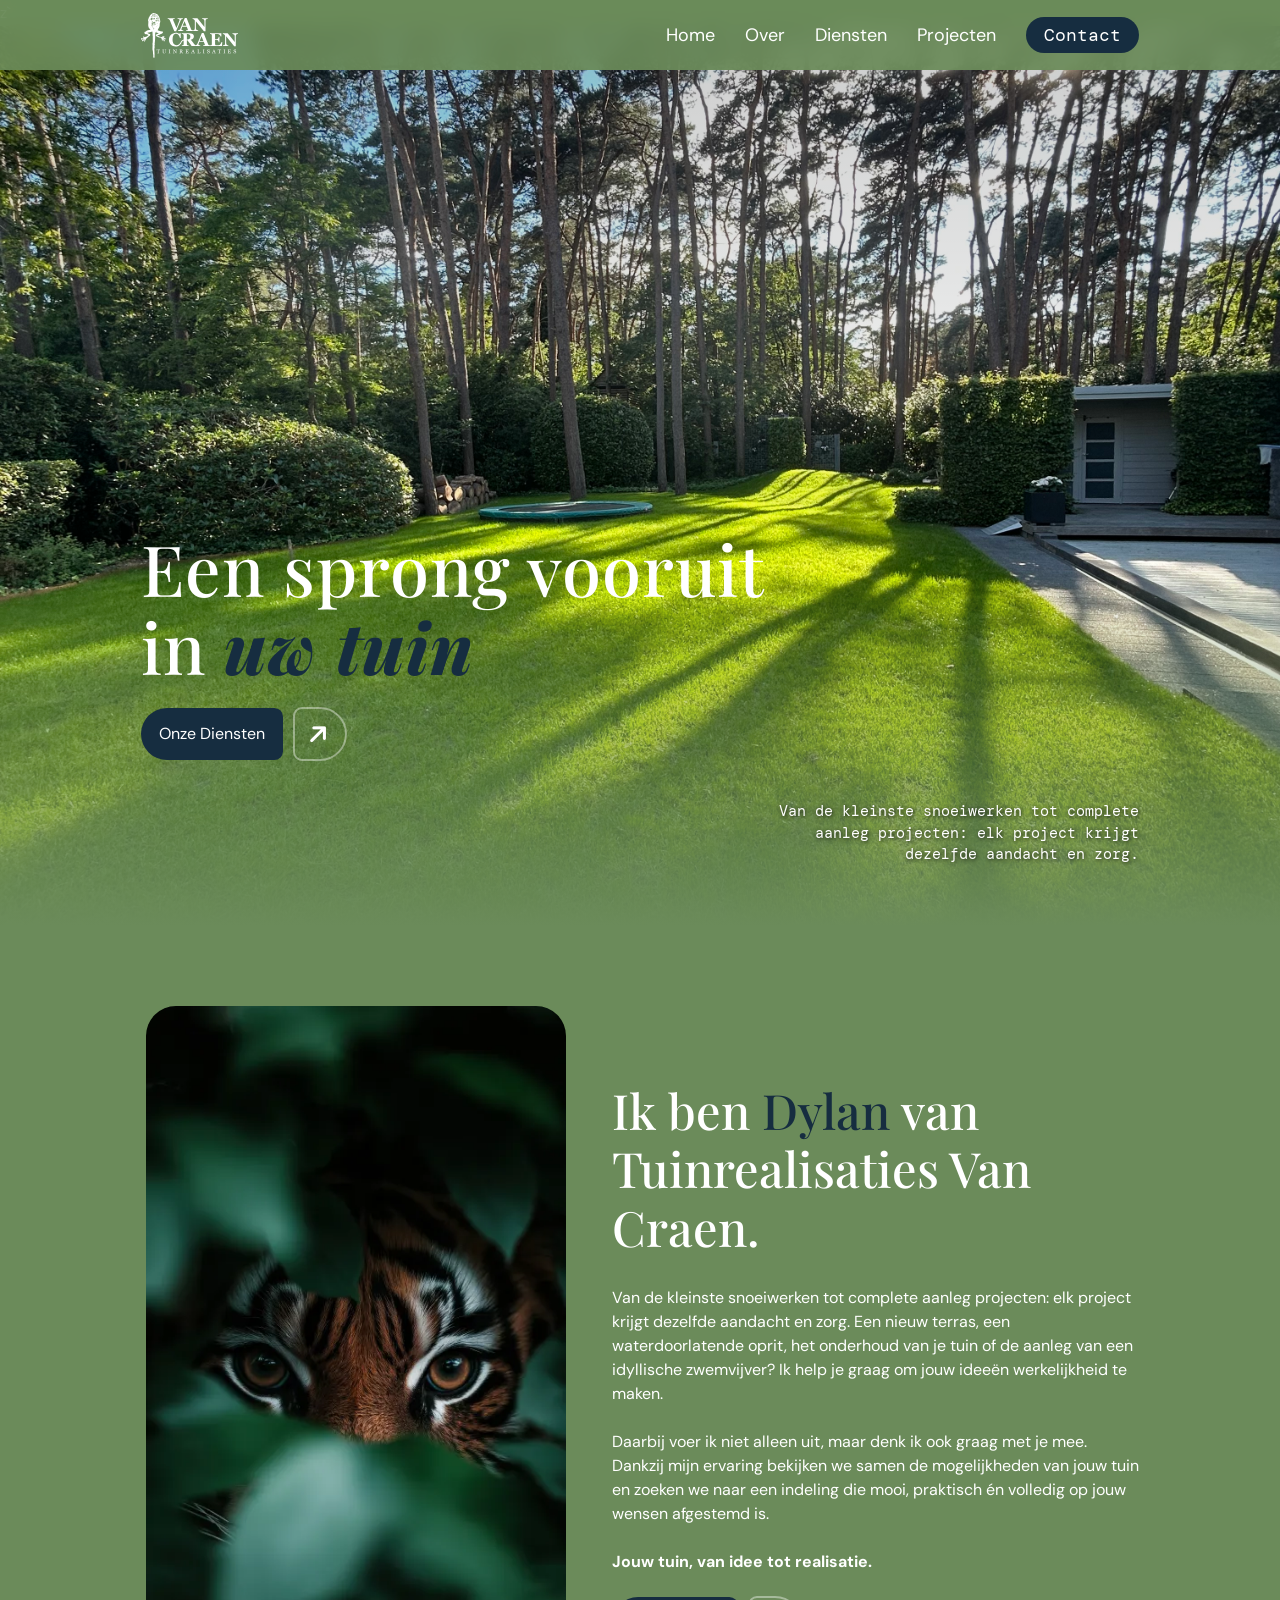
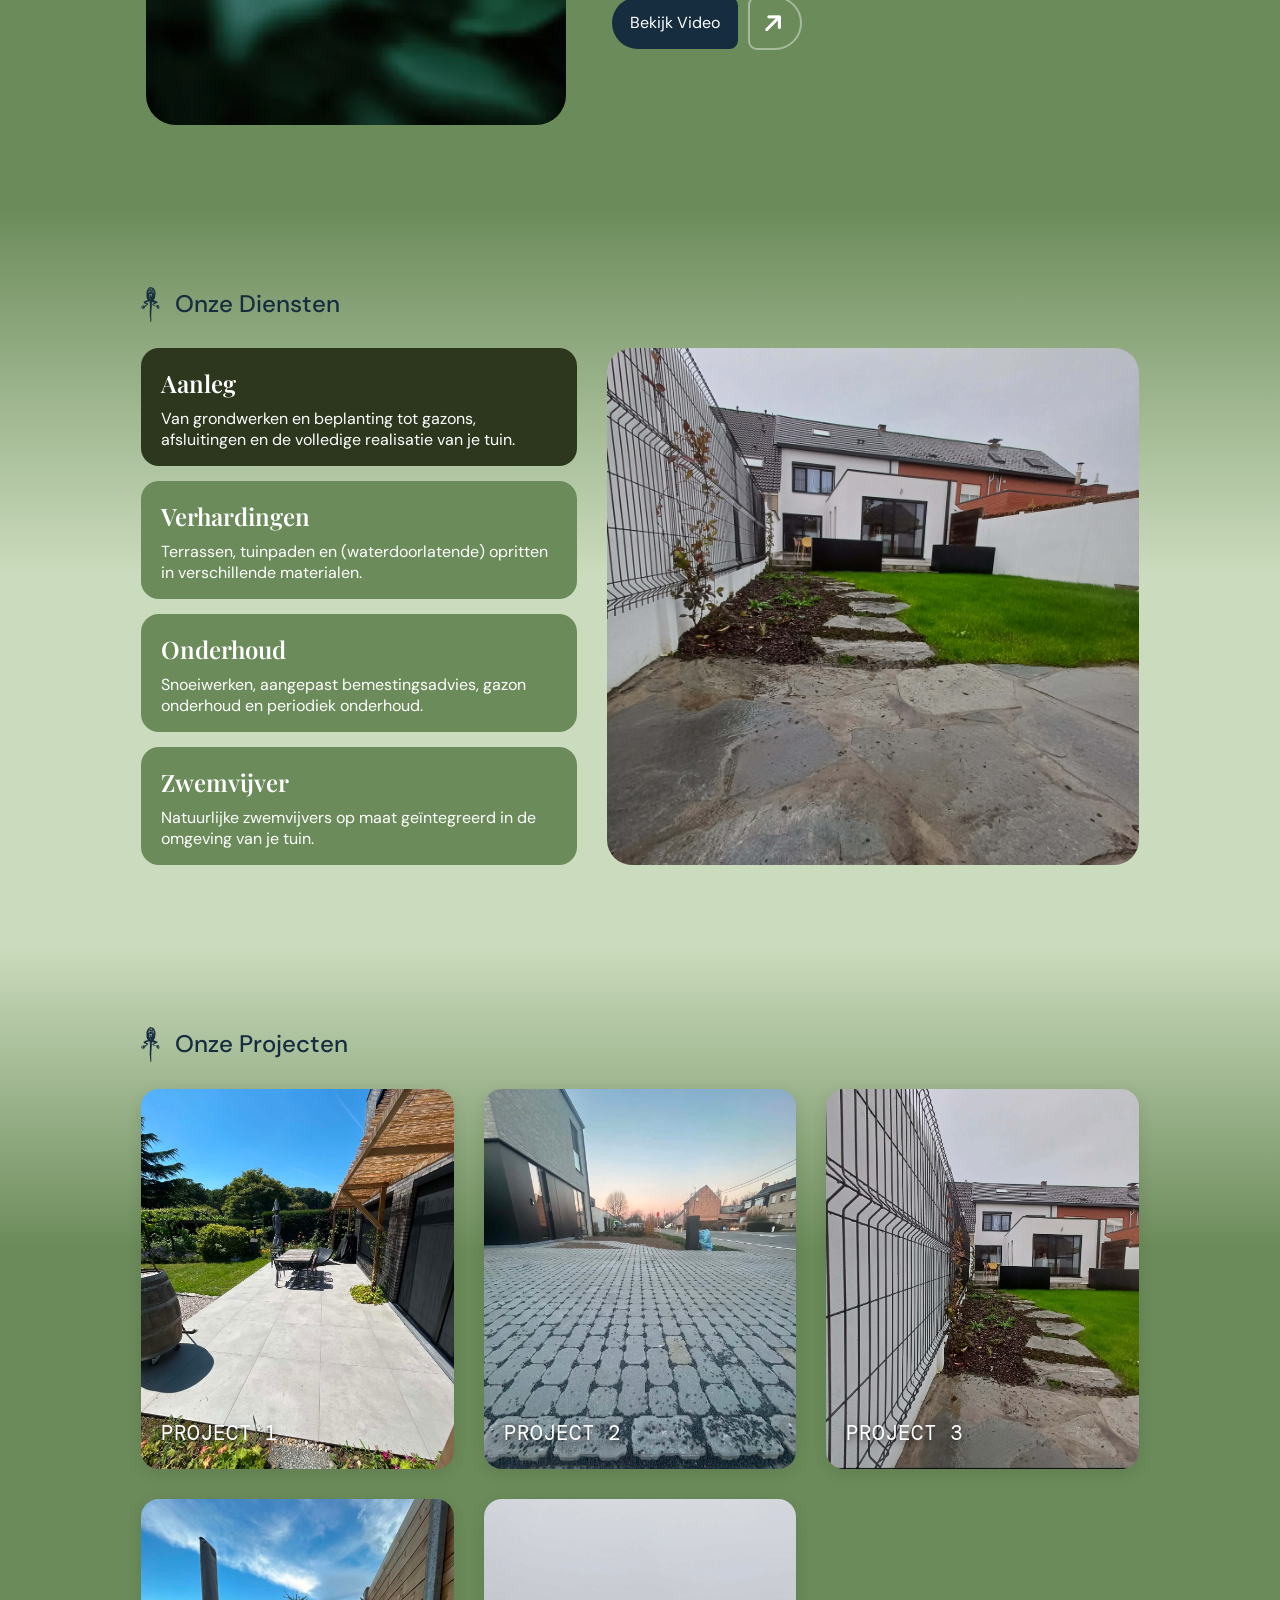
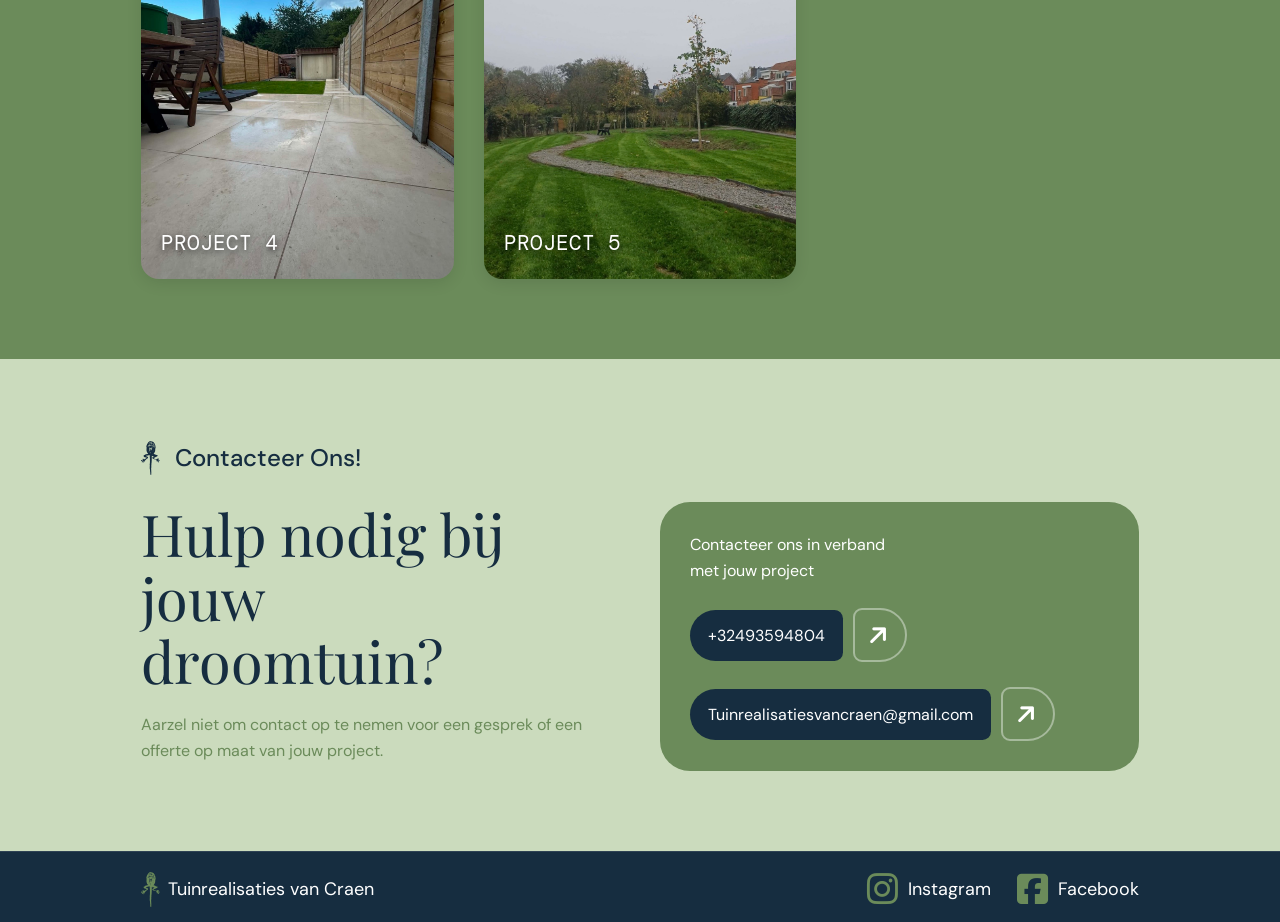
==== commit f4325c21: "Add files via upload PreFInal update" ====
--- a/index.html
+++ b/index.html
@@ -1,4 +1,4 @@
-<!DOCTYPE html>
+z`<!DOCTYPE html>
 <html lang="nl">
 
 <head>
@@ -8,6 +8,8 @@
 
     <!-- Page Title shown in the browser tab -->
     <title>Tuinrealisaties Van Craen</title>
+    <link rel="icon" type="image/svg+xml" href="FavIcon.svg">
+    <link rel="icon" href="/favicon.ico" sizes="any">
 
     <!-- External Stylesheets & Scripts -->
     <link rel="stylesheet" href="style.css">
@@ -25,7 +27,9 @@
 <body>
     <header>
         <div class="Logo">
-            <img src="FullLogo.svg" alt="Tuinrealisaties Van Craen Logo" />
+            <a href="#home">
+                <img src="FullLogo.svg" alt="Tuinrealisaties Van Craen Logo" />
+            </a>
         </div>
 
         <!-- Mobile Hamburger Icon -->
@@ -46,11 +50,20 @@
 
     <div id="home" class="content">
         <section class="homePage">
-            <div class="MainText">Een sprong vooruit <br> in <span class="mainTextColor">uw tuin</span></div>
+            <div class="mainTextDiv">
+                <div class="MainText">Een sprong vooruit<br>in <span class="mainTextColor">uw tuin</span></div>
+                <a class="simpleButton" href="#diensten">
+                    <span class="simpleButtonLeft">
+                        Onze Diensten
+                    </span>
+                    <span class="simpleButtonRight">
+                        <i class="fa-solid fa-arrow-right"></i>
+                    </span>
+                </a>
+            </div>
+            
             <div class="SmallText">
                 Van de kleinste snoeiwerken tot complete aanleg projecten: elk project krijgt dezelfde aandacht en zorg.
-                Een nieuw terras, een waterdoorlatende oprit, het onderhoud van je tuin of de aanleg van een idyllische zwemvijver?
-                Ik help je graag om jouw ideeën werkelijkheid te maken.
             </div>
         </section>
 
@@ -73,6 +86,14 @@
                     <br><br>
                     <strong>Jouw tuin, van idee tot realisatie.</strong>
                 </div>
+                <a class="simpleButton" href="#diensten">
+                    <span class="simpleButtonLeft">
+                        Bekijk Video
+                    </span>
+                    <span class="simpleButtonRight">
+                        <i class="fa-solid fa-arrow-right"></i>
+                    </span>
+                </a>
             </div>
         </section>
 
@@ -82,28 +103,28 @@
             </div>
             <div class="dienstenContent">
                 <div class="Cards">
-                    <div class="card01 active" data-image="AanlegImage01.jpeg">
+                    <div class="card01 active" data-image="AanlegImageGoed.jpeg">
                         <div class="cardTitle TitleFont">Aanleg</div>
                         <div class="cardUitleg">
                             Van grondwerken en beplanting tot gazons, afsluitingen en de volledige realisatie van je tuin.
                         </div>
                     </div>
 
-                    <div class="card01" data-image="https://picsum.photos/id/28/800/600">
+                    <div class="card01" data-image="VerhardingenImageGoed.jpeg">
                         <div class="cardTitle TitleFont">Verhardingen</div>
                         <div class="cardUitleg">
                             Terrassen, tuinpaden en (waterdoorlatende) opritten in verschillende materialen.
                         </div>
                     </div>
 
-                    <div class="card01" data-image="OnderhoudImage01.jpeg">
+                    <div class="card01" data-image="OnderhoudImageGoed.jpeg">
                         <div class="cardTitle TitleFont">Onderhoud</div>
                         <div class="cardUitleg">
                             Snoeiwerken, aangepast bemestingsadvies, gazon onderhoud en periodiek onderhoud.
                         </div>
                     </div>
 
-                    <div class="card01" data-image="VerhardingenImage01.jpeg">
+                    <div class="card01" data-image="ZwemvijverImageGoed.jpeg">
                         <div class="cardTitle TitleFont">Zwemvijver</div>
                         <div class="cardUitleg">
                             Natuurlijke zwemvijvers op maat geïntegreerd in de omgeving van je tuin.
@@ -121,45 +142,38 @@
             </div>
 
             <div class="container">
-                <div class="item" id="project-1" data-info="Prachtig afgewerkt terras- en tuinproject met moderne beplanting.">
-                    <img src="https://images.unsplash.com/photo-1508124780861-b1687f9a13e5?auto=format&fit=crop&w=1385&q=80" alt="Project 1">
+                <div class="item" id="project-1" data-info="PROJECT 1">
+                    <img src="ProjectOne01.jpeg" alt="Project 1">
                     <div class="text">
                         <h3>PROJECT 1</h3>
                     </div>
                 </div>
 
-                <div class="item" id="project-2" data-info="Aanleg van een strakke, waterdoorlatende oprit.">
-                    <img src="https://images.unsplash.com/photo-1496492352121-593138d42a61?auto=format&fit=crop&w=1350&q=80" alt="Project 2">
+                <div class="item" id="project-2" data-info="PROJECT 2">
+                    <img src="ProjectTwo01.jpeg" alt="Project 2">
                     <div class="text">
                         <h3>PROJECT 2</h3>
                     </div>
                 </div>
 
-                <div class="item" id="project-3" data-info="Complete tuinrenovatie inclusief snoeiwerken en gazononderhoud.">
-                    <img src="https://images.unsplash.com/photo-1515215676803-119c88d493cf?auto=format&fit=crop&w=1350&q=80" alt="Project 3">
+                <div class="item" id="project-3" data-info="PROJECT 3">
+                    <img src="ProjectThree01.jpeg" alt="Project 3">
                     <div class="text">
                         <h3>PROJECT 3</h3>
                     </div>
                 </div>
 
-                <div class="item" id="project-4" data-info="Sfeervolle ecologische zwemvijver met hardhouten vlonder.">
-                    <img src="https://images.unsplash.com/photo-1496939217462-7d42e9a74f0e?auto=format&fit=crop&w=1350&q=80" alt="Project 4">
+                <div class="item" id="project-4" data-info="PROJECT 4">
+                    <img src="ProjectFour01.jpeg" alt="Project 4">
                     <div class="text">
                         <h3>PROJECT 4</h3>
                     </div>
                 </div>
 
-                <div class="item" id="project-5" data-info="Tuinaanleg met karakteristieke houten afsluiting.">
-                    <img src="https://images.unsplash.com/photo-1504875427817-937a8a12e167?auto=format&fit=crop&w=1434&q=80" alt="Project 5">
+                <div class="item" id="project-5" data-info="PROJECT 5">
+                    <img src="ProjectFive01.jpeg" alt="Project 5">
                     <div class="text">
                         <h3>PROJECT 5</h3>
-                    </div>
-                </div>
-
-                <div class="item" id="project-6" data-info="Onderhoudsvriendelijke tuin met duurzame beplanting.">
-                    <img src="https://images.unsplash.com/photo-1493962853295-0fd70327578a?auto=format&fit=crop&w=1350&q=80" alt="Project 6">
-                    <div class="text">
-                        <h3>PROJECT 6</h3>
                     </div>
                 </div>
             </div>
@@ -179,7 +193,7 @@
 
         <section id="contact" class="contactPage">
             <div class="miniTitle">
-                <img src="LogoIcon.svg" alt="Icon" />Onze Diensten
+                <img src="LogoIcon.svg" alt="Icon" />Contacteer Ons!
             </div>
             <div class="contactContent">
                 <div class="contactenLeft">
@@ -187,36 +201,57 @@
                         Hulp nodig bij jouw<br>droomtuin?
                     </div>
                     <div class="contactenTekstje">
-                        Aarzel niet om contact op te nemen voor een vrijblijvend gesprek of een offerte op maat van jouw project.
+                        Aarzel niet om contact op te nemen voor een gesprek of een offerte op maat van jouw project.
                     </div>
                 </div>
                 <div class="contactenRight">
-                    <div class="contactRightTekst">
+                    <div class="contactRightTekst2">
                         Contacteer ons in verband<br>met jouw project
                     </div>
-                    <a class="buttonMail" href="mailto:">
-                        <span class="buttonMailLeft">
-                            EmailAdress@email.com
-                        </span>
-                        <span class="buttonMailRight">
-                            <i class="fa-solid fa-paper-plane"></i>
+
+                    <a class="simpleButton2" href="tel:+32493594804">
+                        <span class="simpleButtonLeft2">
+                            +32493594804
+                        </span>
+                        <span class="simpleButtonRight2">
+                            <i class="fa-solid fa-arrow-right"></i>
                         </span>
                     </a>
-                    <a class="buttonPhone" href="tel:">
-                        <span class="buttonMailLeft">
-                            TelefoonNummer
-                        </span>
-                        <span class="buttonMailRight">
-                            <i class="fa-solid fa-phone"></i>
+                     <a class="simpleButton2" href="mailto:tuinrealisatiesvancraen@gmail.com">
+                        <span class="simpleButtonLeft2">
+                            Tuinrealisatiesvancraen@gmail.com
+                        </span>
+                        <span class="simpleButtonRight2">
+                            <i class="fa-solid fa-arrow-right"></i>
                         </span>
                     </a>
+
+                    
                 </div>
             </div>
         </section>
     </div>
 
     <footer>
-        <p>&copy; 2026 Tuinrealisaties Van Craen. Alle rechten voorbehouden.</p>
+        <div class="footerLeft">
+            <img src="FavIcon.svg" alt="Icon" />
+            Tuinrealisaties van Craen
+        </div>
+        <div class="footerRight">
+            <a target="_blank" rel="noopener noreferrer" href="https://www.instagram.com/tuinrealisatiesvancraen">
+                <div class="inst">
+                <i class="fa-brands fa-instagram"></i>
+                <div class="footerText">Instagram</div>
+            </div>
+            </a>
+            
+            <a target="_blank" rel="noopener noreferrer" href="https://www.facebook.com/share/14v6eqAkppb/">
+                <div class="face">
+                <i class="fa-brands fa-square-facebook"></i>
+                <div class="footerText">Facebook</div>
+            </div>
+            </a>
+        </div>
     </footer>
 
 </body>
--- a/style.css
+++ b/style.css
@@ -1,6 +1,6 @@
 :root {
     /* Responsive Padding Variable */
-    --paddingSize: clamp(20px, 8vw, 180px);
+    --paddingSize: clamp(80px, 11vw, 300px);
 
     --GreenColor: #6B8B5A;
     --BlueColor: #162D40;
@@ -42,6 +42,62 @@
     background-color: rgba(107, 139, 90, 0.92);
     backdrop-filter: blur(10px);
 }
+
+.mainTextDiv{
+    display: flex;
+    flex-direction: column;
+}
+
+.simpleButton {
+    display: inline-flex; /* Collapses container width to fit content */
+    align-items: center;
+    text-decoration: none !important;
+    gap: 10px;
+    width: fit-content;
+    padding-top: 22px;
+}
+
+.simpleButtonLeft {
+
+    display: flex;
+    align-items: center;
+    background-color: var(--BlueColor);
+    padding: 13px 18px; /* Slightly reduced for a sleeker look */
+    border-radius: 30px 10px 10px 30px;
+    color: #ffffff;
+    font-size: clamp(13px, 1.1vw, 16px);
+    overflow: hidden;
+    text-overflow: ellipsis;
+    white-space: nowrap;
+    font-size: 16px;
+    transition: transform 0.3s ease;
+}
+.simpleButton:hover .simpleButtonLeft{
+    background-color: #0f202e;
+}
+
+
+.simpleButtonRight {
+    display: flex;
+    justify-content: center;
+    align-items: center;
+    border: 2px solid rgba(255, 255, 255, 0.4);
+    padding: 13px 16px 13px 13px; /* Matches left side height */
+    border-radius: 10px 30px 30px 10px;
+    color: #ffffff;
+    font-size: 24px;
+}
+
+.simpleButtonRight i {
+    transform: rotate(-45deg);
+    transition: transform 0.5s ease;
+}
+
+.simpleButton:hover .simpleButtonRight i {
+    transform: rotate(0deg);
+}
+
+
 
 /* Mobile Menu Dark Backdrop Overlay */
 .menu-overlay {
@@ -156,7 +212,7 @@
 }
 
 .SmallText {
-    max-width: 550px;
+    max-width: 400px;
     align-self: flex-end;
     text-align: right;
     font-family: "DM Mono", monospace;
@@ -220,9 +276,9 @@
 
 /* Diensten Section */
 .dienstenPage {
-    min-height: 90vh;
+    min-height: 60vh;
     background: linear-gradient(180deg, rgba(107, 139, 90, 1) 0%, rgba(203, 219, 189, 1) 50%, rgba(203, 219, 189, 1) 100%);
-    padding: 100px var(--paddingSize);
+    padding: 80px var(--paddingSize);
 }
 
 .miniTitle {
@@ -231,7 +287,7 @@
     align-items: center;
     margin-bottom: 25px;
     color: var(--BlueColor);
-    font-weight: bold;
+    font-weight: 500;
 }
 
 .miniTitle img {
@@ -262,6 +318,11 @@
     padding: 16px 20px;
     cursor: pointer;
     transition: all 0.3s ease;
+}
+
+.card01:hover {
+    background-color: #8ba87b;
+    border-radius: 10px;
 }
 
 .card01.active {
@@ -296,15 +357,15 @@
 .projectenPage {
     display: flex;
     flex-direction: column;
-    align-items: center;
-    background-color: var(--LightBg);
+    
+    background: linear-gradient(180deg,rgba(203, 219, 189, 1) 0%, rgba(107, 139, 90, 1) 30%, rgba(107, 139, 90, 1) 100%);
+    background-color: var(--GreenColor);
     padding: 80px var(--paddingSize);
 }
 
 .projectenTitle {
     font-size: clamp(2rem, 3.5vw, 3rem);
-    font-family: "Playfair Display", serif;
-    font-weight: 600;
+    font-family: "DM Mono", monospace;
     color: #363638;
     margin-bottom: 20px;
     text-align: center;
@@ -321,9 +382,10 @@
     position: relative;
     height: 380px; /* Increased height so larger cards maintain nice proportions */
     overflow: hidden;
-    border-radius: 20px;
+    border-radius: 18px;
     box-shadow: 0 4px 15px rgba(0, 0, 0, 0.1);
     cursor: pointer;
+    transition: all 0.3s ease;
 }
 
 .item img {
@@ -333,13 +395,18 @@
     transition: transform 0.35s ease, opacity 0.35s ease;
 }
 
+.item:hover{
+    border-radius: 10px;
+}
 .item:hover img {
-    opacity: 0.85;
+    opacity: 1;
     transform: scale(1.05);
 }
 
 .text {
     position: absolute;
+    font-family: "DM Mono", monospace;
+    font-weight: 400;
     bottom: 20px;
     left: 20px;
     z-index: 2;
@@ -349,6 +416,8 @@
     color: #ffffff;
     font-size: 1.3rem;
     text-shadow: 0 2px 6px rgba(0, 0, 0, 0.7);
+    font-family: "DM Mono", monospace;
+    font-weight: 400;
 }
 
 /* Modal Popup */
@@ -463,14 +532,14 @@
 .HulpNodig {
     font-size: clamp(2.2rem, 4.5vw, 4rem);
     line-height: 1.1em;
-    color: #111111;
+    color: var(--BlueColor);
     font-family: "Playfair Display", serif;
 }
 
 .contactenTekstje {
     font-size: clamp(1rem, 1.2vw, 1.25rem);
     margin-top: 20px;
-    color: #444444;
+    color: var(--GreenColor);
 }
 
 .contactenRight {
@@ -479,55 +548,115 @@
     display: flex;
     flex-direction: column;
     justify-content: space-between;
-    padding: 40px;
+    padding: 30px;
     gap: 25px;
 }
 
 .contactRightTekst {
-    font-size: clamp(1.4rem, 2.5vw, 2rem);
+    font-size: 40px;
     line-height: 1.2em;
     color: #ffffff;
 }
 
-.buttonMail, .buttonPhone {
-    display: flex;
+.simpleButton2 {
+    display: inline-flex; /* Collapses container width to fit content */
     align-items: center;
     text-decoration: none !important;
     gap: 10px;
-}
-
-.buttonMailLeft {
-    flex: 1;
+    width: fit-content;
+    padding-top: 0px;
+}
+
+.simpleButtonLeft2 {
+
     display: flex;
     align-items: center;
     background-color: var(--BlueColor);
-    padding: 14px 20px;
+    padding: 13px 18px; /* Slightly reduced for a sleeker look */
     border-radius: 30px 10px 10px 30px;
     color: #ffffff;
     font-size: clamp(13px, 1.1vw, 16px);
     overflow: hidden;
     text-overflow: ellipsis;
     white-space: nowrap;
-}
-
-.buttonMailRight {
+    font-size: 16px;
+    transition: transform 0.3s ease;
+}
+.simpleButton2:hover .simpleButtonLeft2{
+    background-color: #0f202e;
+}
+
+
+.simpleButtonRight2 {
     display: flex;
     justify-content: center;
     align-items: center;
     border: 2px solid rgba(255, 255, 255, 0.4);
-    padding: 14px 20px;
+    padding: 13px 16px 13px 13px; /* Matches left side height */
     border-radius: 10px 30px 30px 10px;
     color: #ffffff;
-    font-size: 18px;
+    font-size: 24px;
+}
+
+.simpleButtonRight2 i {
+    transform: rotate(-45deg);
+    transition: transform 0.5s ease;
+}
+
+.simpleButton2:hover .simpleButtonRight2 i {
+    transform: rotate(0deg);
+}
+
+.simpleButton2:hover .buttonMailRight i{
+    transform: rotate(0deg);
 }
 
 footer {
     text-align: center;
-    padding: 20px;
-    background-color: var(--GreenColor);
+    padding: 20px var(--paddingSize) 15px var(--paddingSize);
+    background-color: var(--BlueColor);
     border-top: 1px solid rgba(255, 255, 255, 0.1);
     color: #ffffff;
     font-size: 14px;
+    display: flex;
+    justify-content: space-between;
+    align-items: center;
+}
+.footerLeft{
+    font-size: 18px;
+    display: flex;
+    align-items: center;
+}
+
+.footerLeft img {
+    max-height: 35px;
+    width: auto;
+    margin-right: 8px;
+    
+}
+
+.footerRight{
+    display: flex;
+    flex-direction: row;
+    gap: 26px;
+}
+
+.footerRight a{
+    text-decoration: none !important;
+}
+
+.inst, .face{
+    font-size: 35px;
+    color: var(--GreenColor);
+    display: flex;
+    flex-direction: row;
+    gap: 10px;
+    align-items: center;
+}
+.footerText{
+    font-size: 18px;
+    color: white;
+    display: block;
 }
 
 /* ==========================================
@@ -535,9 +664,13 @@
    ========================================== */
 
 @media (max-width: 992px) {
+
+    :root {
+        --paddingSize: clamp(20px, 8vw, 180px);
+    }
+
     .aboutPage {
         flex-direction: column;
-        text-align: center;
     }
 
     .aboutImage, .textAbout {
@@ -545,7 +678,22 @@
     }
 
     .dienstenContent {
-        flex-direction: column;
+        flex-direction: column-reverse;
+    }
+    .card01 {
+        padding: 8px 5px 8px 15px;
+    }
+
+    .Cards {
+        gap: 12px;
+    }
+
+    .cardTitle {
+        font-size: 20px;
+    }
+
+    .cardUitleg {
+        font-size: 16px;
     }
 
     .imageDiensten {
@@ -558,11 +706,39 @@
     .container {
         grid-template-columns: repeat(2, 1fr);
     }
+    .simpleButtonLeft2 {
+    font-size: 13px;
+}
+    .simpleButtonRight2 {
+        display: flex;
+        justify-content: center;
+        align-items: center;
+        border: 2px solid rgba(255, 255, 255, 0.4);
+        padding: 12px 16px 12px 13px; /* Matches left side height */
+        border-radius: 10px 30px 30px 10px;
+        color: #ffffff;
+        font-size: 20px;
+    }
+
+    .contactenRight {
+        border-radius: 25px;
+        padding: 30px;
+    }
+
+    .footerText{
+    font-size: 18px;
+    color: white;
+    display: none;
+}
 }
 
 @media (max-width: 768px) {
     .hamburger {
         display: block;
+    }
+
+    :root {
+        --paddingSize: clamp(10px, 5vw, 80px);
     }
 
     /* Floating Card Mobile Menu */
@@ -593,6 +769,10 @@
     .container {
         grid-template-columns: 1fr;
     }
+
+    .MainText {
+    font-size: clamp(2.5rem, 5.5vw, 5rem);
+}
     
     .item {
         height: 300px; /* Scales down card height for smaller mobile screens */
@@ -605,11 +785,15 @@
     }
 
     .SmallText {
-        align-self: flex-start;
-        text-align: left;
+        padding-left: 40px;
     }
 
     .contactenRight {
         padding: 25px;
     }
+
+    .contactenRight {
+        border-radius: 20px;
+        padding: 20px;
+    }
 }
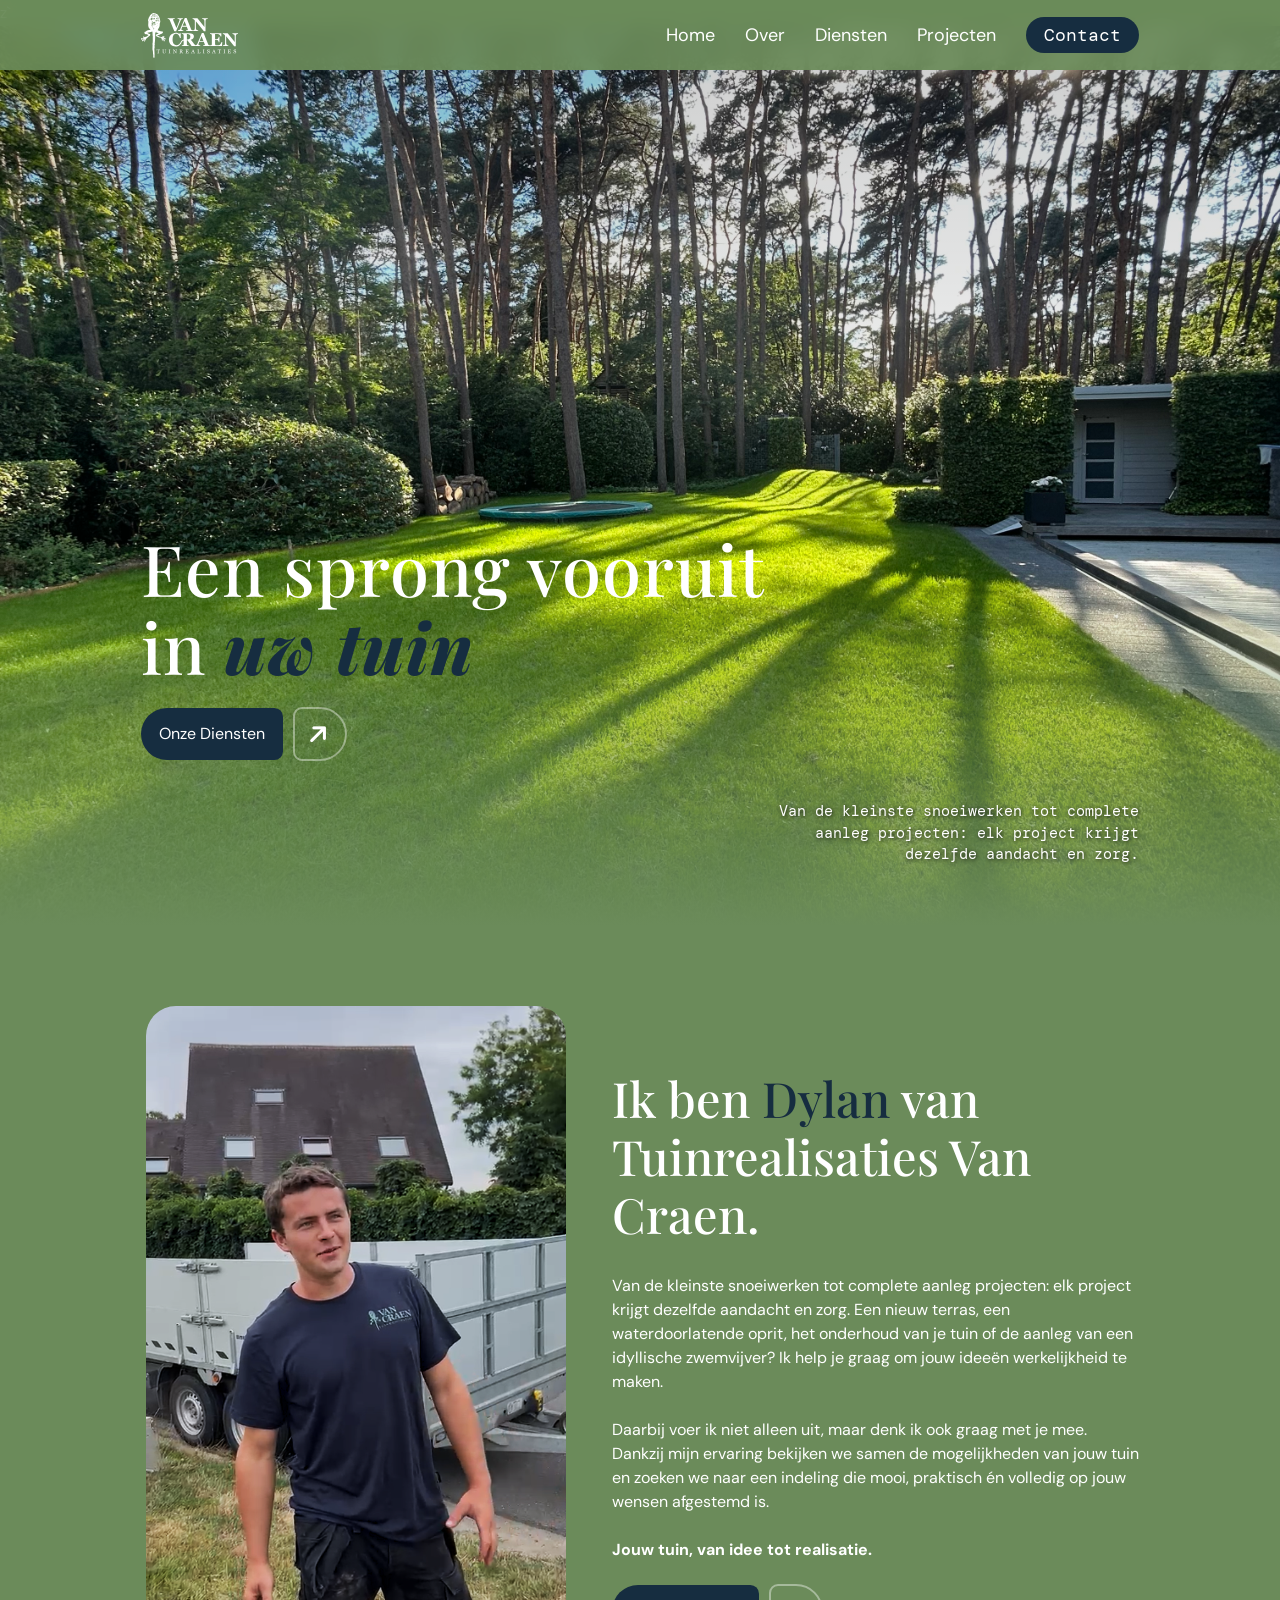
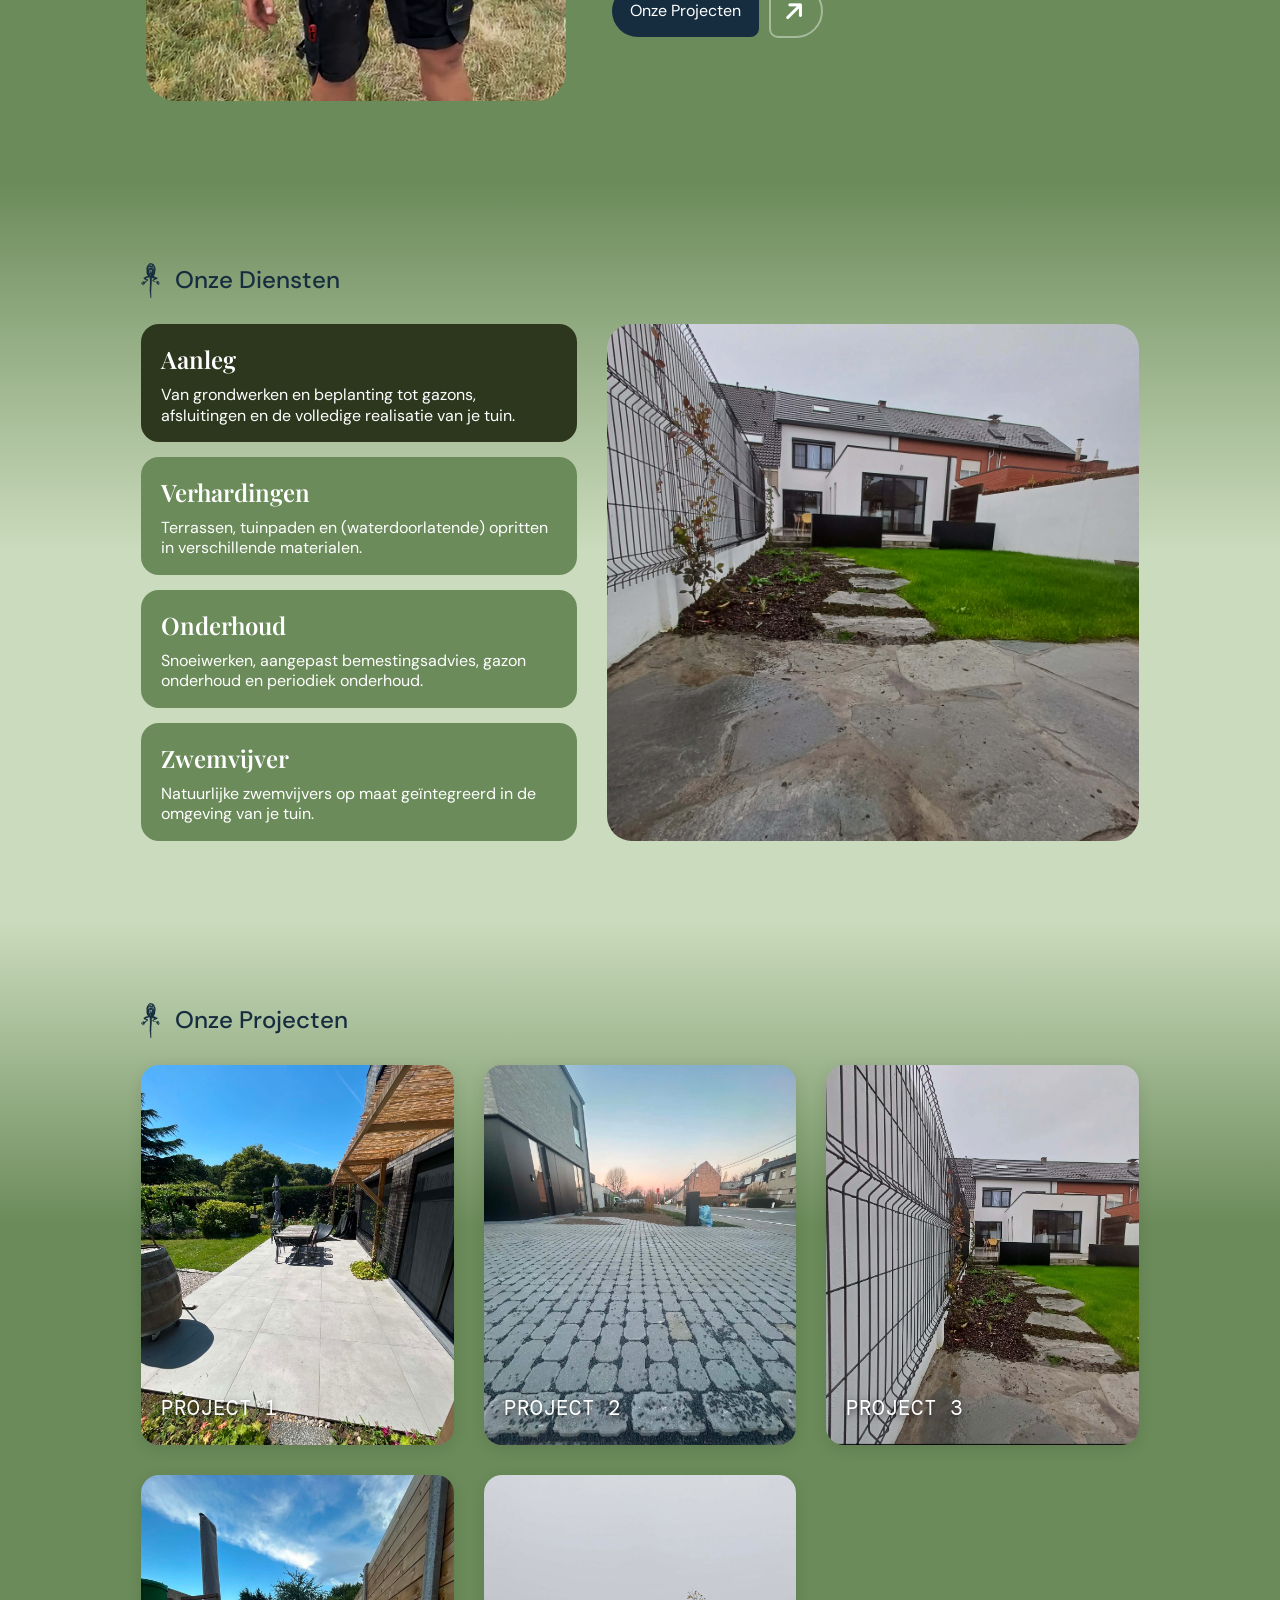
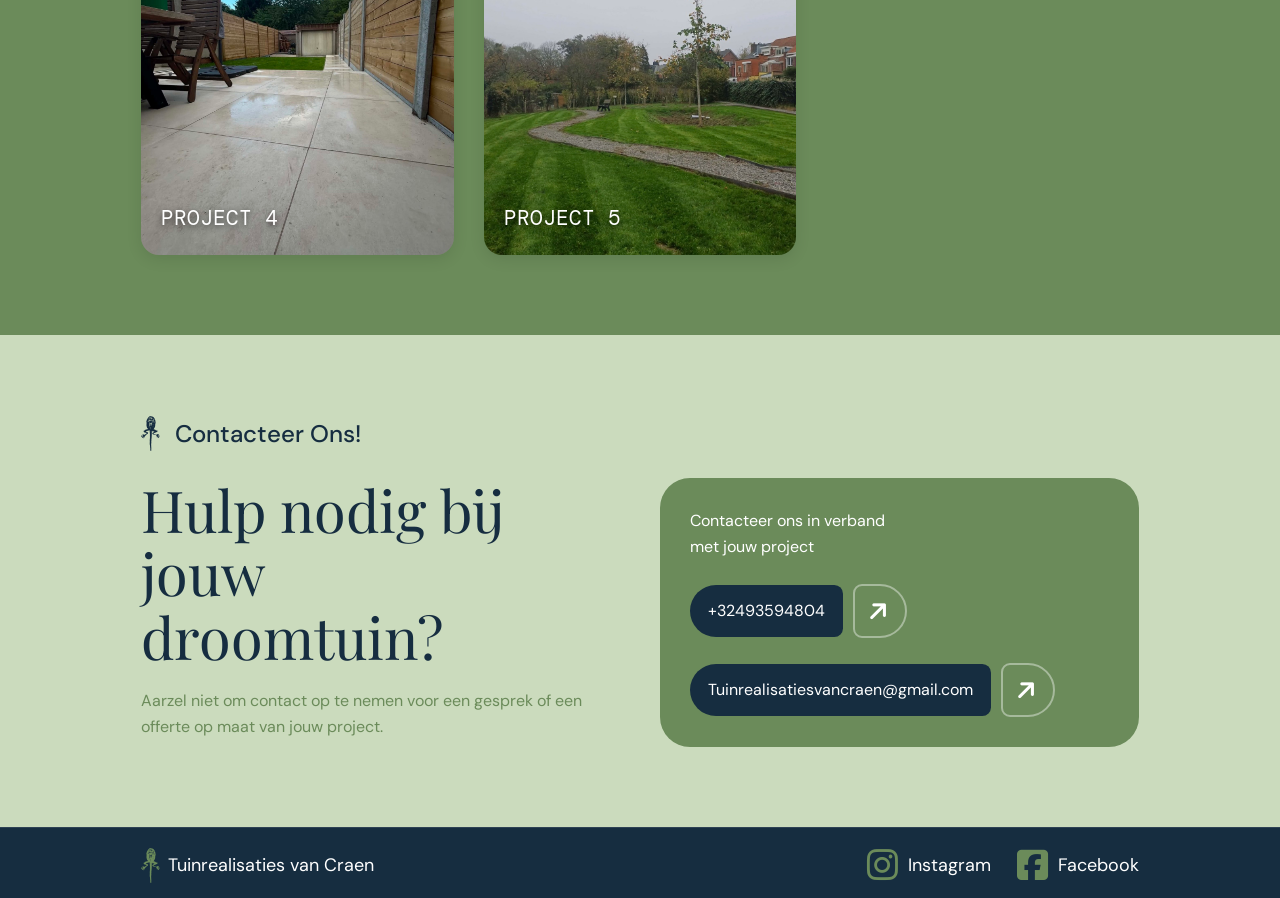
==== commit 3af09b5f: "Add files via upload" ====
--- a/index.html
+++ b/index.html
@@ -69,7 +69,10 @@
 
         <section id="over" class="aboutPage">
             <div class="aboutImage">
-                <img src="Image01.webp" alt="Foto Dylan van Tuinrealisaties Van Craen">
+                <img src="FotoDylan01.png" alt="Foto Dylan van Tuinrealisaties Van Craen">
+            </div>
+            <div class="aboutImageSmall">
+                <img src="FotoDylan01Small.png" alt="Foto Dylan van Tuinrealisaties Van Craen">
             </div>
             <div class="textAbout">
                 <div class="aboutTitle">
@@ -86,9 +89,9 @@
                     <br><br>
                     <strong>Jouw tuin, van idee tot realisatie.</strong>
                 </div>
-                <a class="simpleButton" href="#diensten">
+                <a class="simpleButton" href="#projecten">
                     <span class="simpleButtonLeft">
-                        Bekijk Video
+                        Onze Projecten
                     </span>
                     <span class="simpleButtonRight">
                         <i class="fa-solid fa-arrow-right"></i>
--- a/style.css
+++ b/style.css
@@ -249,6 +249,20 @@
     display: block;
 }
 
+.aboutImageSmall {
+    display: None;
+    justify-content: center;
+}
+
+.aboutImageSmall img {
+    width: 100%;
+    max-width: 420px;
+    height: auto;
+    border-radius: 30px;
+    object-fit: cover;
+    display: None;
+}
+
 .textAbout {
     width: 55%;
     display: flex;
@@ -676,6 +690,22 @@
     .aboutImage, .textAbout {
         width: 100%;
     }
+
+    .aboutImage {
+    display: none;
+}
+
+.aboutImage img {
+    display: none;
+}
+
+.aboutImageSmall {
+    display: flex;
+}
+
+.aboutImageSmall img {
+    display: block;
+}
 
     .dienstenContent {
         flex-direction: column-reverse;
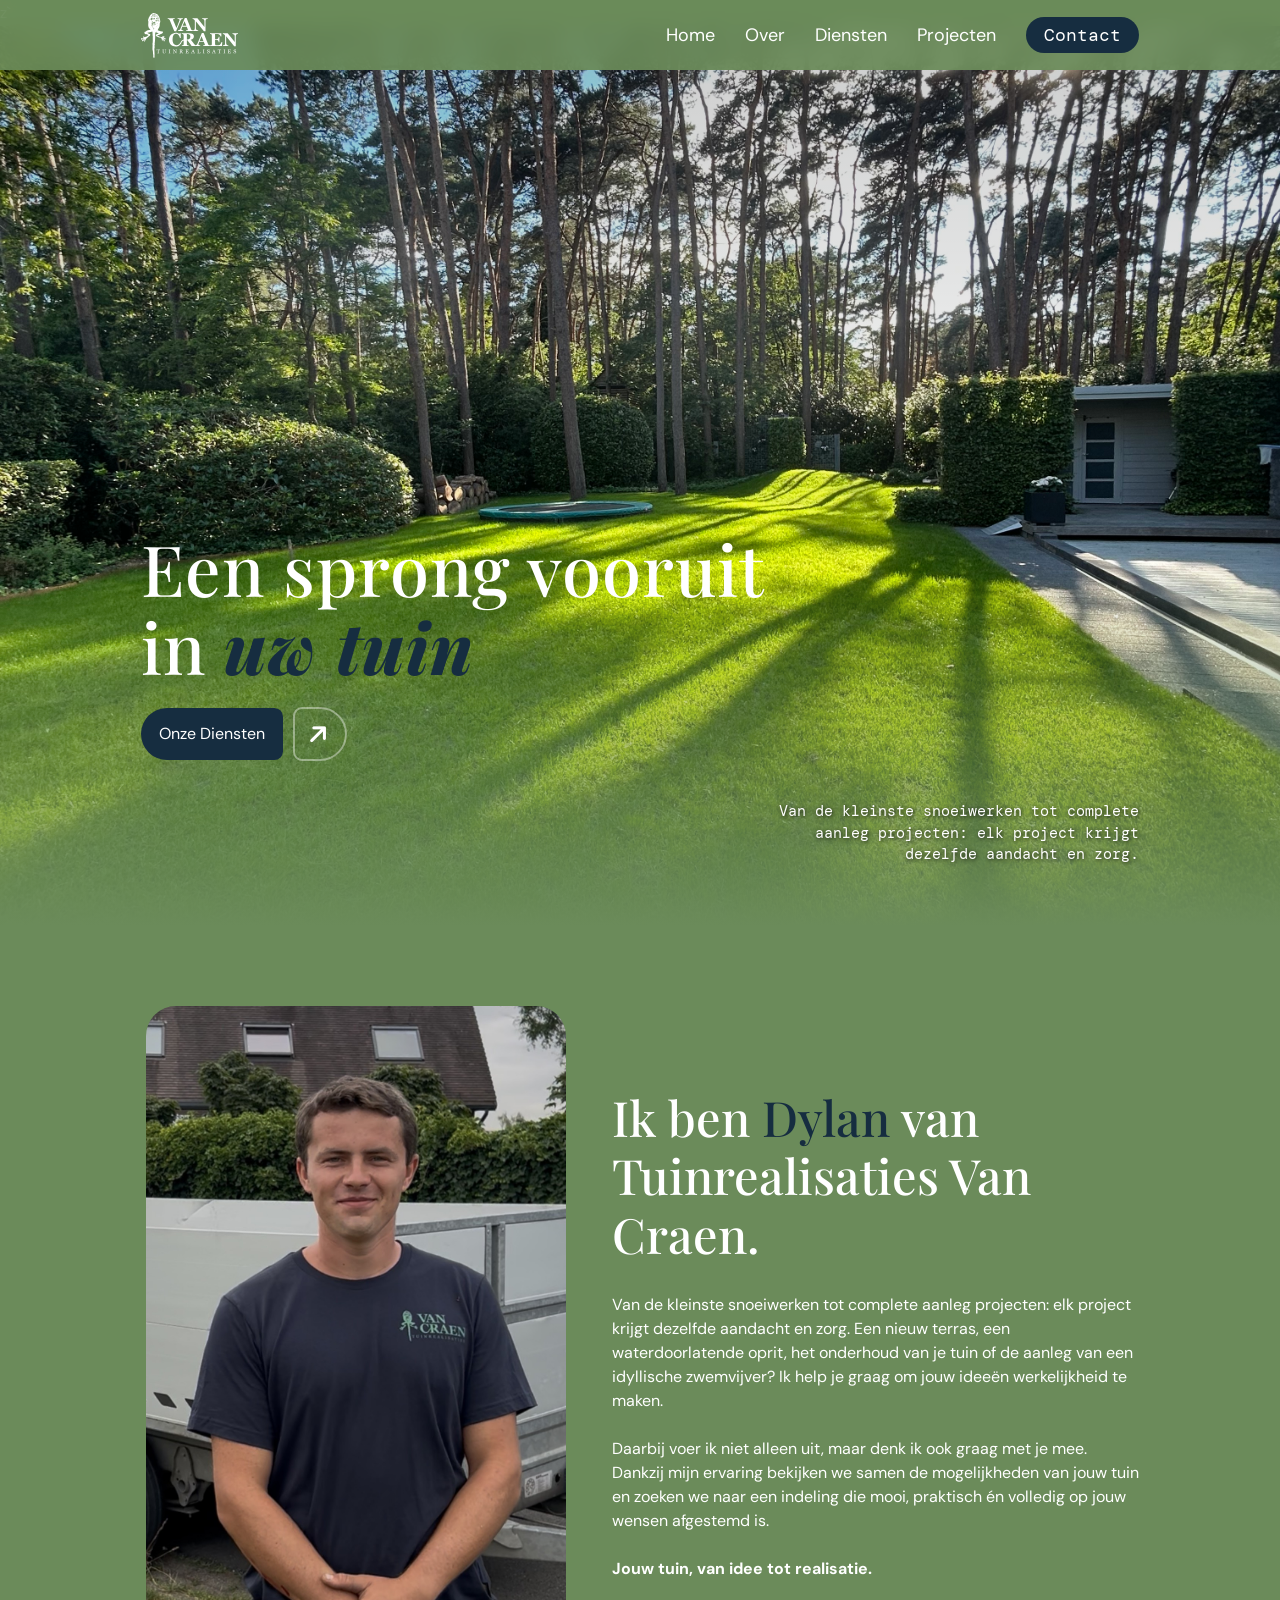
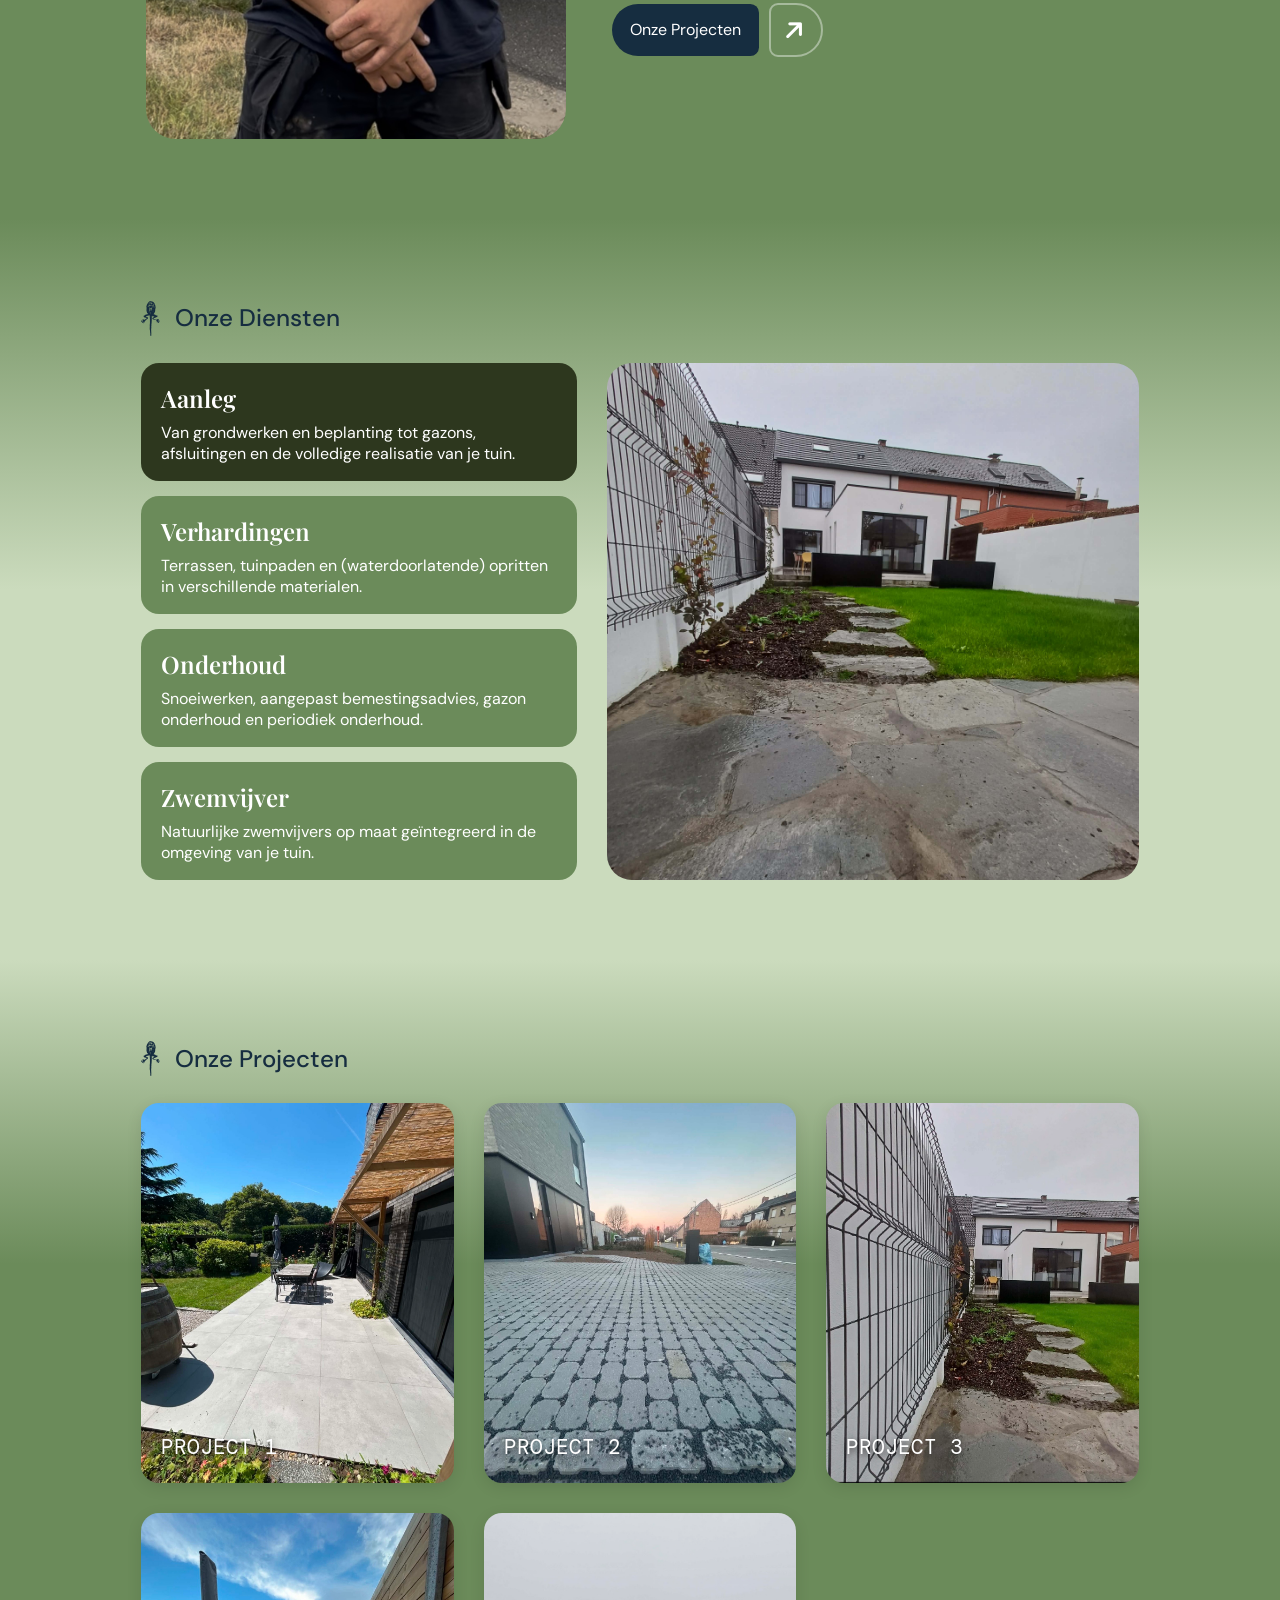
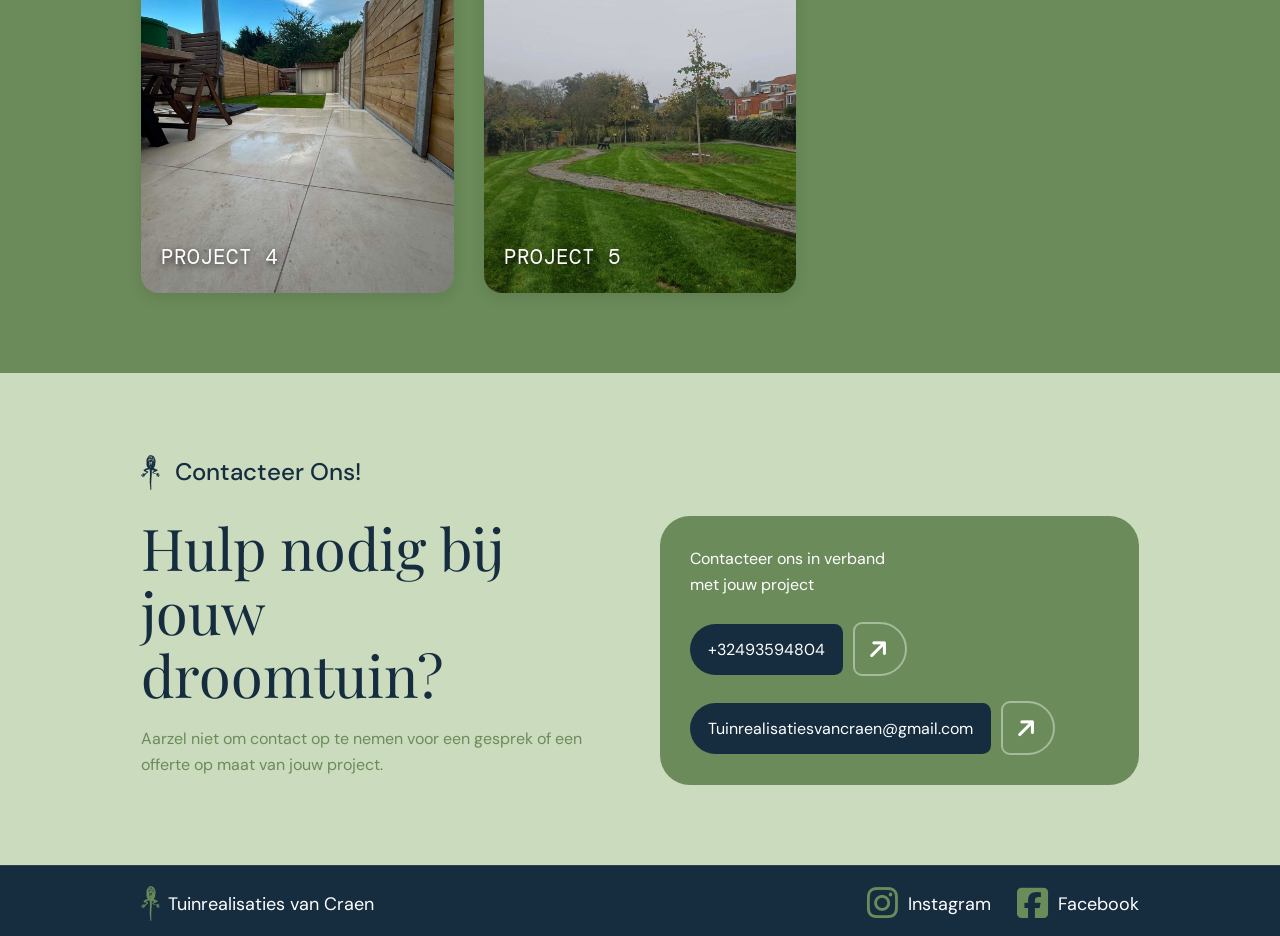
==== commit c33de2f4: "Add files via upload" ====
--- a/index.html
+++ b/index.html
@@ -2,25 +2,19 @@
 <html lang="nl">
 
 <head>
-    <!-- Essential Character Encoding & Viewport for Mobile Responsiveness -->
     <meta charset="UTF-8">
     <meta name="viewport" content="width=device-width, initial-scale=1.0">
 
-    <!-- Page Title shown in the browser tab -->
     <title>Tuinrealisaties Van Craen</title>
-    <link rel="icon" type="image/svg+xml" href="FavIcon.svg">
-    <link rel="icon" href="/favicon.ico" sizes="any">
-
-    <!-- External Stylesheets & Scripts -->
+    <link rel="icon" type="image/x-icon" href="FavIcon.ico">
+
     <link rel="stylesheet" href="style.css">
     <link rel="stylesheet" href="https://cdnjs.cloudflare.com/ajax/libs/font-awesome/6.5.1/css/all.min.css" />
 
-    <!-- Google Fonts -->
     <link rel="preconnect" href="https://fonts.googleapis.com">
     <link rel="preconnect" href="https://fonts.gstatic.com" crossorigin>
     <link href="https://fonts.googleapis.com/css2?family=DM+Mono:ital,wght@0,300;0,400;0,500;1,300;1,400;1,500&family=DM+Sans:ital,opsz,wght@0,9..40,100..1000;1,9..40,100..1000&family=Playfair+Display:ital,wght@0,400..900;1,400..900&display=swap" rel="stylesheet">
 
-    <!-- Script loaded with defer so DOM renders before script runs -->
     <script src="script.js" defer></script>
 </head>
 
@@ -32,7 +26,6 @@
             </a>
         </div>
 
-        <!-- Mobile Hamburger Icon -->
         <button class="hamburger" id="hamburgerBtn" aria-label="Toggle navigation menu">
             <i class="fa-solid fa-bars"></i>
         </button>
@@ -69,10 +62,10 @@
 
         <section id="over" class="aboutPage">
             <div class="aboutImage">
-                <img src="FotoDylan01.png" alt="Foto Dylan van Tuinrealisaties Van Craen">
+                <img src="FotoDylanGoed.jpeg" alt="Foto Dylan van Tuinrealisaties Van Craen">
             </div>
             <div class="aboutImageSmall">
-                <img src="FotoDylan01Small.png" alt="Foto Dylan van Tuinrealisaties Van Craen">
+                <img src="FotoDylanGoedSmall.jpeg" alt="Foto Dylan van Tuinrealisaties Van Craen">
             </div>
             <div class="textAbout">
                 <div class="aboutTitle">
@@ -181,7 +174,6 @@
                 </div>
             </div>
 
-            <!-- Project Modal -->
             <div id="preview" class="modal">
                 <div class="modal-content">
                     <span class="close" id="closeModal">&times;</span>
--- a/style.css
+++ b/style.css
@@ -1,5 +1,4 @@
 :root {
-    /* Responsive Padding Variable */
     --paddingSize: clamp(80px, 11vw, 300px);
 
     --GreenColor: #6B8B5A;
@@ -26,7 +25,6 @@
     overflow-x: hidden;
 }
 
-/* Header & Navigation */
 header {
     position: fixed;
     top: 0; 
@@ -49,7 +47,7 @@
 }
 
 .simpleButton {
-    display: inline-flex; /* Collapses container width to fit content */
+    display: inline-flex; 
     align-items: center;
     text-decoration: none !important;
     gap: 10px;
@@ -62,7 +60,7 @@
     display: flex;
     align-items: center;
     background-color: var(--BlueColor);
-    padding: 13px 18px; /* Slightly reduced for a sleeker look */
+    padding: 13px 18px; 
     border-radius: 30px 10px 10px 30px;
     color: #ffffff;
     font-size: clamp(13px, 1.1vw, 16px);
@@ -82,7 +80,7 @@
     justify-content: center;
     align-items: center;
     border: 2px solid rgba(255, 255, 255, 0.4);
-    padding: 13px 16px 13px 13px; /* Matches left side height */
+    padding: 13px 16px 13px 13px; 
     border-radius: 10px 30px 30px 10px;
     color: #ffffff;
     font-size: 24px;
@@ -99,7 +97,7 @@
 
 
 
-/* Mobile Menu Dark Backdrop Overlay */
+
 .menu-overlay {
     position: fixed;
     top: 0;
@@ -108,7 +106,7 @@
     height: 100vh;
     background-color: rgba(0, 0, 0, 0.6);
     backdrop-filter: blur(3px);
-    z-index: 999; /* Below header (1000), above page content */
+    z-index: 999; 
     opacity: 0;
     visibility: hidden;
     transition: opacity 0.3s ease, visibility 0.3s ease;
@@ -165,7 +163,6 @@
     background-color: #0f202e;
 }
 
-/* Hamburger Menu Button */
 .hamburger {
     display: none;
     background: none;
@@ -175,7 +172,6 @@
     cursor: pointer;
 }
 
-/* Home Section */
 .homePage {
     min-height: 100vh;
     padding: 120px var(--paddingSize) 60px var(--paddingSize);
@@ -222,7 +218,6 @@
     font-size: clamp(14px, 1.2vw, 16px);
 }
 
-/* About Section */
 .aboutPage {
     background-color: var(--GreenColor);
     min-height: 80vh;
@@ -288,7 +283,7 @@
     line-height: 1.5em;
 }
 
-/* Diensten Section */
+
 .dienstenPage {
     min-height: 60vh;
     background: linear-gradient(180deg, rgba(107, 139, 90, 1) 0%, rgba(203, 219, 189, 1) 50%, rgba(203, 219, 189, 1) 100%);
@@ -367,7 +362,6 @@
     transition: background-image 0.4s ease-in-out;
 }
 
-/* Projecten Section */
 .projectenPage {
     display: flex;
     flex-direction: column;
@@ -387,14 +381,14 @@
 
 .container {
     display: grid;
-    grid-template-columns: repeat(3, 1fr); /* Maximum 3 items per row on desktop */
+    grid-template-columns: repeat(3, 1fr);
     gap: 30px;
     width: 100%;
 }
 
 .item {
     position: relative;
-    height: 380px; /* Increased height so larger cards maintain nice proportions */
+    height: 380px;
     overflow: hidden;
     border-radius: 18px;
     box-shadow: 0 4px 15px rgba(0, 0, 0, 0.1);
@@ -434,7 +428,6 @@
     font-weight: 400;
 }
 
-/* Modal Popup */
 .modal {
     display: none;
     position: fixed;
@@ -524,7 +517,6 @@
     color: #ddd;
 }
 
-/* Contact Section */
 .contactPage {
     padding: 80px var(--paddingSize);
     background-color: rgba(203, 219, 189, 1);
@@ -573,7 +565,7 @@
 }
 
 .simpleButton2 {
-    display: inline-flex; /* Collapses container width to fit content */
+    display: inline-flex;
     align-items: center;
     text-decoration: none !important;
     gap: 10px;
@@ -586,7 +578,7 @@
     display: flex;
     align-items: center;
     background-color: var(--BlueColor);
-    padding: 13px 18px; /* Slightly reduced for a sleeker look */
+    padding: 13px 18px; 
     border-radius: 30px 10px 10px 30px;
     color: #ffffff;
     font-size: clamp(13px, 1.1vw, 16px);
@@ -606,7 +598,7 @@
     justify-content: center;
     align-items: center;
     border: 2px solid rgba(255, 255, 255, 0.4);
-    padding: 13px 16px 13px 13px; /* Matches left side height */
+    padding: 13px 16px 13px 13px; 
     border-radius: 10px 30px 30px 10px;
     color: #ffffff;
     font-size: 24px;
@@ -673,10 +665,6 @@
     display: block;
 }
 
-/* ==========================================
-   RESPONSIVE MEDIA QUERIES (Breakpoints)
-   ========================================== */
-
 @media (max-width: 992px) {
 
     :root {
@@ -744,7 +732,7 @@
         justify-content: center;
         align-items: center;
         border: 2px solid rgba(255, 255, 255, 0.4);
-        padding: 12px 16px 12px 13px; /* Matches left side height */
+        padding: 12px 16px 12px 13px; 
         border-radius: 10px 30px 30px 10px;
         color: #ffffff;
         font-size: 20px;
@@ -771,28 +759,24 @@
         --paddingSize: clamp(10px, 5vw, 80px);
     }
 
-    /* Floating Card Mobile Menu */
     .HeaderElements {
         position: fixed;
-        top: 80px; /* Leaves a 10px gap below the 70px header */
+        top: 80px; 
         left: 15px;
         right: 15px;
-        width: auto; /* Pulls in from left and right edges */
+        width: auto;
         background-color: rgba(107, 139, 90, 0.8);
         backdrop-filter: blur(20px);
-        border-radius: 20px; /* Rounded floating card shape */
+        border-radius: 20px; 
         flex-direction: column;
         align-items: center;
         padding: 30px 20px;
         gap: 25px;
         
-        /* Smooth fade & slide transition */
         opacity: 0;
         visibility: hidden;
         transform: translateY(-15px);
         transition: transform 0.3s ease, opacity 0.3s ease, visibility 0.3s ease;
-        
-        /* Deeper shadow to elevate it off the content */
         box-shadow: 0 15px 30px rgba(0, 0, 0, 0.25);
     }
 
@@ -805,7 +789,7 @@
 }
     
     .item {
-        height: 300px; /* Scales down card height for smaller mobile screens */
+        height: 300px; 
     }
 
     .HeaderElements.active {
